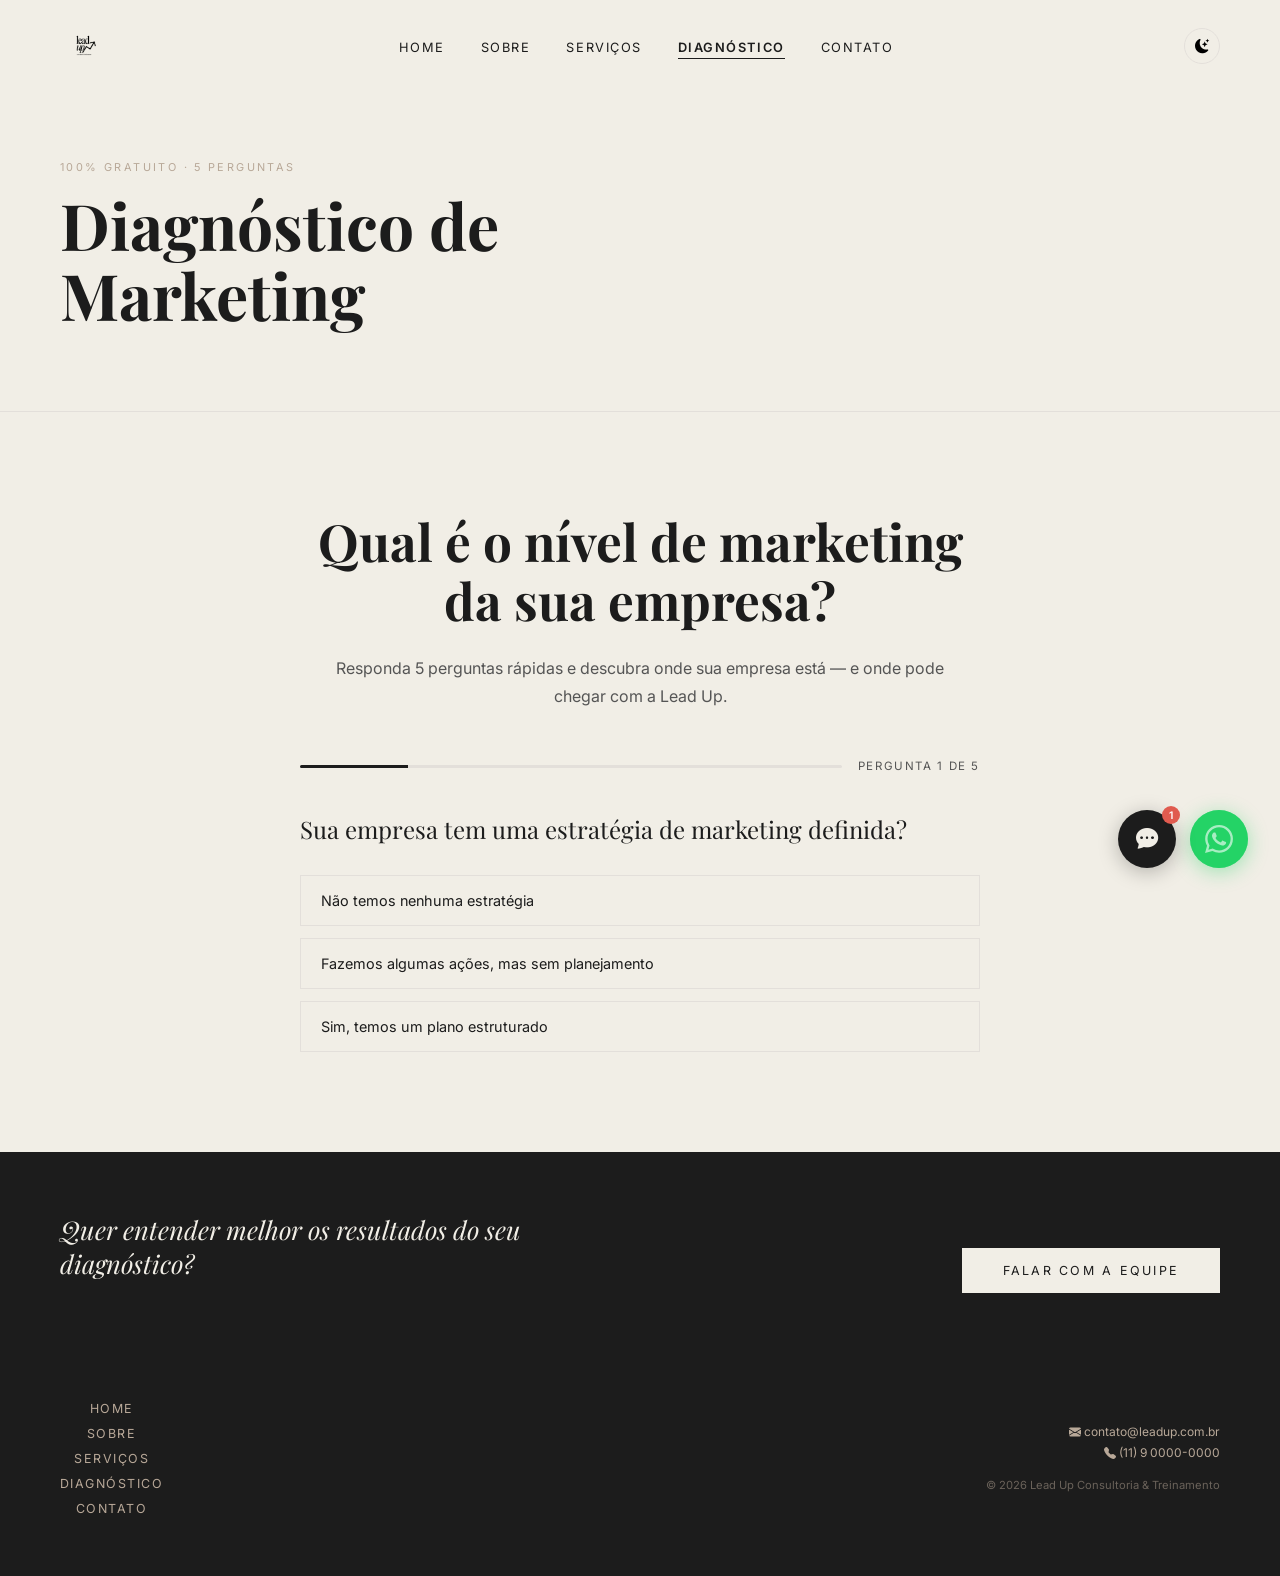
==== diagnostico.html @ b9bf4597 "Initial commit: Lead Up marketing site Static multi-page site with services packages, virtual assist" ====
﻿<!DOCTYPE html>
<html lang="pt-BR">
<head>
  <meta charset="UTF-8" />
  <meta name="viewport" content="width=device-width, initial-scale=1.0" />
  <title>Diagnóstico Gratuito — Lead Up</title>
  <link rel="preconnect" href="https://fonts.googleapis.com" />
  <link href="https://fonts.googleapis.com/css2?family=Playfair+Display:ital,wght@0,400;0,700;0,900;1,400&family=Inter:wght@300;400;500;600&display=swap" rel="stylesheet" />
    <link rel="icon" type="image/png" sizes="32x32" href="assets/favicons/favicon-32.png" />
  <link rel="icon" type="image/png" sizes="16x16" href="assets/favicons/favicon-16.png" />
  <link rel="apple-touch-icon" sizes="180x180" href="assets/favicons/favicon-180.png" /><link rel="stylesheet" href="assets/css/styles.css" />
  <link rel="stylesheet" href="https://cdn.jsdelivr.net/npm/bootstrap-icons@1.11.3/font/bootstrap-icons.min.css" />
</head>
<body>

  <div id="loader"><img src="assets/img/logo-transparent.png" alt="Lead Up" class="loader-logo" /></div>
  <div id="readProgress"></div>

  <nav id="navbar">
    <div class="nav-logo"><a href="index.html"><img src="assets/img/logo-transparent.png" alt="Lead Up" /></a></div>
    <ul class="nav-links">
      <li><a href="index.html">Home</a></li>
      <li><a href="sobre.html">Sobre</a></li>
      <li><a href="servicos.html">Serviços</a></li>
      <li><a href="diagnostico.html">Diagnóstico</a></li>
      <li><a href="contato.html">Contato</a></li>
    </ul>
    <div class="nav-actions">
      <button id="themeToggle" class="theme-toggle" title="Modo escuro"><span class="theme-icon"><i class="bi bi-moon-stars-fill"></i></span></button>
      <button id="navHamburger" class="nav-hamburger" aria-label="Menu"><span></span><span></span><span></span></button>
    </div>
  </nav>

  <div id="navMobile" class="nav-mobile">
    <button id="navMobileClose" class="nav-mobile-close"><i class="bi bi-x-lg"></i></button>
    <ul>
      <li><a href="index.html" class="mobile-link">Home</a></li>
      <li><a href="sobre.html" class="mobile-link">Sobre</a></li>
      <li><a href="servicos.html" class="mobile-link">Serviços</a></li>
      <li><a href="diagnostico.html" class="mobile-link">Diagnóstico</a></li>
      <li><a href="contato.html" class="mobile-link">Contato</a></li>
    </ul>
  </div>
  <div id="navOverlay" class="nav-overlay"></div>

  <!-- PAGE HEADER -->
  <div class="page-header">
    <div class="page-header-content reveal">
      <p class="section-label">100% gratuito · 5 perguntas</p>
      <h1 class="page-header-title">Diagnóstico de Marketing</h1>
    </div>
  </div>

  <!-- QUIZ -->
  <section id="quiz" style="background:var(--cream)">
    <div class="reveal" style="text-align:center">
      <h2 class="section-title">Qual é o nível de marketing<br>da sua empresa?</h2>
      <p class="section-text" style="margin:0 auto 48px">Responda 5 perguntas rápidas e descubra onde sua empresa está — e onde pode chegar com a Lead Up.</p>
    </div>

    <div class="quiz-container reveal" style="transition-delay:.2s">
      <div class="quiz-progress-wrap">
        <div class="quiz-progress-bar"><div class="quiz-progress-fill" id="quizFill"></div></div>
        <span class="quiz-progress-label" id="quizLabel">Pergunta 1 de 5</span>
      </div>

      <div id="quizQuestions">
        <div class="quiz-question active" data-q="0">
          <p class="quiz-q-text">Sua empresa tem uma estratégia de marketing definida?</p>
          <div class="quiz-options">
            <button class="quiz-opt" data-val="0">Não temos nenhuma estratégia</button>
            <button class="quiz-opt" data-val="1">Fazemos algumas ações, mas sem planejamento</button>
            <button class="quiz-opt" data-val="2">Sim, temos um plano estruturado</button>
          </div>
        </div>
        <div class="quiz-question" data-q="1">
          <p class="quiz-q-text">Como é a presença digital da sua empresa?</p>
          <div class="quiz-options">
            <button class="quiz-opt" data-val="0">Não temos redes sociais ativas</button>
            <button class="quiz-opt" data-val="1">Postamos às vezes, sem frequência</button>
            <button class="quiz-opt" data-val="2">Temos presença consistente e engajamento</button>
          </div>
        </div>
        <div class="quiz-question" data-q="2">
          <p class="quiz-q-text">Sua equipe sabe usar ferramentas de marketing digital?</p>
          <div class="quiz-options">
            <button class="quiz-opt" data-val="0">Ninguém tem essa habilidade</button>
            <button class="quiz-opt" data-val="1">Algumas pessoas sabem o básico</button>
            <button class="quiz-opt" data-val="2">A equipe é capacitada e autônoma</button>
          </div>
        </div>
        <div class="quiz-question" data-q="3">
          <p class="quiz-q-text">Você acompanha métricas e resultados das suas ações de marketing?</p>
          <div class="quiz-options">
            <button class="quiz-opt" data-val="0">Não medimos nada</button>
            <button class="quiz-opt" data-val="1">Olhamos alguns números eventualmente</button>
            <button class="quiz-opt" data-val="2">Temos relatórios e tomamos decisões por dados</button>
          </div>
        </div>
        <div class="quiz-question" data-q="4">
          <p class="quiz-q-text">Como você avalia a divulgação do seu negócio hoje?</p>
          <div class="quiz-options">
            <button class="quiz-opt" data-val="0">Dependemos só de indicações</button>
            <button class="quiz-opt" data-val="1">Tentamos divulgar, mas sem muito resultado</button>
            <button class="quiz-opt" data-val="2">Nossa divulgação atrai clientes regularmente</button>
          </div>
        </div>
      </div>

      <div id="quizResult" class="quiz-result hidden">
        <div class="quiz-result-icon" id="quizResultIcon"></div>
        <h3 class="quiz-result-title" id="quizResultTitle"></h3>
        <p class="quiz-result-text" id="quizResultText"></p>
        <a href="contato.html" class="hero-cta hero-cta-primary" style="margin-top:32px; display:inline-block">Quero uma consultoria gratuita</a>
        <button class="quiz-restart" id="quizRestart">Refazer diagnóstico</button>
      </div>
    </div>
  </section>

  <!-- CTA STRIP -->
  <div class="cta-strip">
    <p>Quer entender melhor os resultados do seu diagnóstico?</p>
    <a href="contato.html" class="hero-cta hero-cta-primary">Falar com a equipe</a>
  </div>

  <footer>
    <div class="footer-links"><a href="index.html">Home</a><a href="sobre.html">Sobre</a><a href="servicos.html">Serviços</a><a href="diagnostico.html">Diagnóstico</a><a href="contato.html">Contato</a></div>
    <div class="footer-contact"><p><i class="bi bi-envelope-fill"></i> contato@leadup.com.br</p><p><i class="bi bi-telephone-fill"></i> (11) 9 0000-0000</p><p style="margin-top:12px; opacity:.5; font-size:.7rem">© 2026 Lead Up Consultoria &amp; Treinamento</p></div>
  </footer>

  <a class="whatsapp-btn" href="https://wa.me/5511900000000" target="_blank" title="WhatsApp">
    <svg viewBox="0 0 24 24" fill="currentColor" width="28" height="28"><path d="M17.472 14.382c-.297-.149-1.758-.867-2.03-.967-.273-.099-.471-.148-.67.15-.197.297-.767.966-.94 1.164-.173.199-.347.223-.644.075-.297-.15-1.255-.463-2.39-1.475-.883-.788-1.48-1.761-1.653-2.059-.173-.297-.018-.458.13-.606.134-.133.298-.347.446-.52.149-.174.198-.298.298-.497.099-.198.05-.371-.025-.52-.075-.149-.669-1.612-.916-2.207-.242-.579-.487-.5-.669-.51-.173-.008-.371-.01-.57-.01-.198 0-.52.074-.792.372-.272.297-1.04 1.016-1.04 2.479 0 1.462 1.065 2.875 1.213 3.074.149.198 2.096 3.2 5.077 4.487.709.306 1.262.489 1.694.625.712.227 1.36.195 1.871.118.571-.085 1.758-.719 2.006-1.413.248-.694.248-1.289.173-1.413-.074-.124-.272-.198-.57-.347m-5.421 7.403h-.004a9.87 9.87 0 01-5.031-1.378l-.361-.214-3.741.982.998-3.648-.235-.374a9.86 9.86 0 01-1.51-5.26c.001-5.45 4.436-9.884 9.888-9.884 2.64 0 5.122 1.03 6.988 2.898a9.825 9.825 0 012.893 6.994c-.003 5.45-4.437 9.884-9.885 9.884m8.413-18.297A11.815 11.815 0 0012.05 0C5.495 0 .16 5.335.157 11.892c0 2.096.547 4.142 1.588 5.945L.057 24l6.305-1.654a11.882 11.882 0 005.683 1.448h.005c6.554 0 11.89-5.335 11.893-11.893a11.821 11.821 0 00-3.48-8.413z"/></svg>
    <span class="whatsapp-pulse"></span>
  </a>

  <script src="assets/js/script.js"></script>
  <script src="assets/js/chatbot.js"></script>
</body>
</html>
---- assets/css/styles.css ----
/* dark mode placeholder — real block comes after :root */

/* ── RESET & BASE ── */
*, *::before, *::after { box-sizing: border-box; margin: 0; padding: 0; }

:root {
  --cream:   #F1EEE6;
  --cream2:  #E3DFDA;
  --black:   #1C1C1C;
  --gray:    #555555;
  --light:   #F1EEE6;
  --accent:  #B8A898;
}

html { scroll-behavior: smooth; }

/* ── DARK MODE — deve vir DEPOIS de :root para sobrescrever ── */
html[data-theme="dark"] {
  --cream:  #1A1714;
  --cream2: #2A2520;
  --black:  #EDE9E2;
  --gray:   #9A9490;
  --light:  #1A1714;
  --accent: #7A6A5A;
}
html[data-theme="dark"] #diferencial,
html[data-theme="dark"] #sustentabilidade,
html[data-theme="dark"] footer { background: #0C0A08; }
html[data-theme="dark"] #diferencial,
html[data-theme="dark"] #diferencial .section-title,
html[data-theme="dark"] #diferencial .dif-item h3 { color: #EDE9E2; }
html[data-theme="dark"] #diferencial .section-label,
html[data-theme="dark"] #diferencial .section-text,
html[data-theme="dark"] #diferencial .dif-item p { color: #9A9490; }
html[data-theme="dark"] .loader-logo { filter: invert(1); }
html[data-theme="dark"] footer img { filter: invert(1); opacity: .7; }
html[data-theme="dark"] .whatsapp-btn { box-shadow: 0 4px 20px rgba(37,211,102,.25); }
html[data-theme="dark"] .membro-avatar { background: var(--cream2); color: var(--black); }
html[data-theme="dark"] nav.scrolled {
  background: rgba(20, 17, 14, 0.95);
  box-shadow: 0 1px 20px rgba(0,0,0,.4);
}
/* Logo: inverte para branco no modo escuro e no footer (fundo escuro) */
html[data-theme="dark"] .nav-logo img,
html[data-theme="dark"] .hero-logo,
html[data-theme="dark"] .loader-logo,
html[data-theme="dark"] .nav-mobile img { filter: invert(1); }

body {
  font-family: 'Inter', sans-serif;
  background: var(--light);
  color: var(--black);
  overflow-x: hidden;
}

/* ── LOADING SCREEN ── */
#loader {
  position: fixed;
  inset: 0;
  background: var(--cream);
  z-index: 9999;
  display: flex;
  align-items: center;
  justify-content: center;
  transition: opacity .7s ease, visibility .7s ease;
}
#loader.hidden { opacity: 0; visibility: hidden; pointer-events: none; }
.loader-logo {
  width: 200px;
  animation: loaderPop .9s ease both;
}
@keyframes loaderPop {
  0%   { opacity: 0; transform: scale(.85); }
  60%  { opacity: 1; transform: scale(1.04); }
  100% { opacity: 1; transform: scale(1); }
}

/* ── PROGRESS BAR ── */
#readProgress {
  position: fixed;
  top: 0; left: 0;
  height: 2px;
  width: 0%;
  background: var(--black);
  z-index: 300;
  transition: width .1s linear;
}

/* ── NAVBAR ── */
nav {
  position: fixed;
  top: 0; left: 0; right: 0;
  z-index: 100;
  padding: 20px 60px;
  display: flex;
  align-items: center;
  justify-content: space-between;
  transition: all .4s ease;
}
nav.scrolled {
  background: rgba(240,237,230,.95);
  backdrop-filter: blur(12px);
  padding: 14px 60px;
  box-shadow: 0 1px 20px rgba(0,0,0,.08);
}
.nav-logo img { height: 48px; }
.nav-links { display: flex; gap: 36px; list-style: none; }
.nav-links a {
  text-decoration: none;
  font-size: .8rem;
  letter-spacing: .12em;
  text-transform: uppercase;
  color: var(--black);
  position: relative;
  padding-bottom: 4px;
}
.nav-links a::after {
  content: '';
  position: absolute;
  bottom: 0; left: 0;
  width: 0; height: 1px;
  background: var(--black);
  transition: width .3s ease;
}
.nav-links a:hover::after { width: 100%; }

/* ── THEME TOGGLE + HAMBURGER ── */
.nav-actions { display: flex; align-items: center; gap: 12px; }
.theme-toggle {
  background: none;
  border: 1.5px solid var(--cream2);
  width: 36px; height: 36px;
  border-radius: 50%;
  cursor: pointer;
  font-size: .9rem;
  display: flex; align-items: center; justify-content: center;
  transition: border-color .3s, background .3s;
}
.theme-toggle:hover { background: var(--cream2); }
.nav-hamburger {
  display: none;
  flex-direction: column;
  justify-content: space-between;
  width: 26px; height: 18px;
  background: none;
  border: none;
  cursor: pointer;
  padding: 0;
}
.nav-hamburger span {
  display: block;
  height: 1.5px;
  background: var(--black);
  transition: all .3s ease;
}

/* ── MOBILE MENU ── */
.nav-mobile {
  position: fixed;
  top: 0; right: 0;
  width: min(320px, 85vw);
  height: 100vh;
  background: var(--light);
  z-index: 500;
  padding: 64px 40px 40px;
  transform: translateX(100%);
  transition: transform .4s cubic-bezier(.16,1,.3,1);
  display: flex;
  flex-direction: column;
}
.nav-mobile.open { transform: translateX(0); }
.nav-mobile ul { list-style: none; display: flex; flex-direction: column; gap: 8px; margin-top: 16px; }
.nav-mobile ul li a {
  display: block;
  text-decoration: none;
  font-family: 'Playfair Display', serif;
  font-size: 1.5rem;
  color: var(--black);
  padding: 10px 0;
  border-bottom: 1px solid var(--cream2);
  transition: color .2s;
}
.nav-mobile ul li a:hover { color: var(--accent); }
.nav-mobile-close {
  position: absolute;
  top: 20px; right: 20px;
  background: none;
  border: none;
  font-size: 1.3rem;
  cursor: pointer;
  color: var(--gray);
}
.nav-overlay {
  position: fixed;
  inset: 0;
  background: rgba(0,0,0,.4);
  z-index: 499;
  opacity: 0;
  visibility: hidden;
  transition: opacity .4s, visibility .4s;
}
.nav-overlay.open { opacity: 1; visibility: visible; }

/* ── HERO ── */
#hero {
  height: 100vh;
  background: var(--cream);
  display: flex;
  flex-direction: column;
  align-items: center;
  justify-content: center;
  text-align: center;
  position: relative;
  overflow: hidden;
}
.hero-bg-text {
  position: absolute;
  font-family: 'Playfair Display', serif;
  font-size: clamp(80px, 18vw, 220px);
  font-weight: 900;
  color: rgba(0,0,0,.04);
  user-select: none;
  letter-spacing: -.02em;
  white-space: nowrap;
}
.hero-content { position: relative; z-index: 2; }
.hero-logo {
  width: clamp(160px, 22vw, 280px);
  margin-bottom: 40px;
  animation: fadeDown .9s ease both;
}
.hero-tagline {
  font-family: 'Playfair Display', serif;
  font-size: clamp(1.1rem, 2.8vw, 2rem);
  font-style: italic;
  color: var(--black);
  max-width: 640px;
  line-height: 1.5;
  animation: fadeUp 1s .3s ease both;
}
.hero-sub {
  margin-top: 16px;
  font-size: .85rem;
  letter-spacing: .16em;
  text-transform: uppercase;
  color: var(--gray);
  animation: fadeUp 1s .5s ease both;
}
.hero-cta {
  margin-top: 48px;
  display: inline-block;
  padding: 14px 40px;
  border: 1.5px solid var(--black);
  text-decoration: none;
  font-size: .78rem;
  letter-spacing: .18em;
  text-transform: uppercase;
  color: var(--black);
  transition: all .3s;
  animation: fadeUp 1s .7s ease both;
}
.hero-cta:hover { background: var(--black); color: var(--cream); }

.scroll-indicator {
  position: absolute;
  bottom: 36px;
  display: flex;
  flex-direction: column;
  align-items: center;
  gap: 8px;
  animation: pulse 2s infinite;
}
.scroll-indicator span {
  font-size: .65rem;
  letter-spacing: .2em;
  text-transform: uppercase;
  color: var(--gray);
}
.scroll-line {
  width: 1px;
  height: 40px;
  background: linear-gradient(to bottom, var(--black), transparent);
}

/* ── SECTIONS COMMON ── */
section { padding: 100px 60px; }
.section-label {
  font-size: .68rem;
  letter-spacing: .22em;
  text-transform: uppercase;
  color: var(--accent);
  margin-bottom: 16px;
}
.section-title {
  font-family: 'Playfair Display', serif;
  font-size: clamp(2rem, 4vw, 3.2rem);
  line-height: 1.15;
  margin-bottom: 24px;
}
.section-text {
  font-size: 1rem;
  color: var(--gray);
  line-height: 1.8;
  max-width: 620px;
}
.reveal {
  opacity: 0;
  transform: translateY(36px);
  transition: opacity .7s ease, transform .7s ease;
}
.reveal.visible { opacity: 1; transform: none; }

/* ── PAGE HEADER (páginas internas) ── */
.page-header {
  background: var(--cream);
  padding: 160px 60px 80px;
  border-bottom: 1px solid var(--cream2);
}
.page-header-content { max-width: 700px; }
.page-header-title {
  font-family: 'Playfair Display', serif;
  font-size: clamp(2.4rem, 5vw, 4rem);
  line-height: 1.1;
  margin-top: 12px;
}

/* ── NAV ACTIVE LINK ── */
.nav-links a.nav-active::after { width: 100%; }
.nav-links a.nav-active { font-weight: 600; }

/* ── HERO CTAs ── */
.hero-ctas { display: flex; gap: 16px; justify-content: center; flex-wrap: wrap; margin-top: 48px; animation: fadeUp 1s .7s ease both; }
.hero-cta-primary {
  background: var(--black);
  color: var(--cream) !important;
  border-color: var(--black);
}
.hero-cta-primary:hover { opacity: .85; background: var(--black); }
.hero-cta-secondary { background: transparent; }

/* ── BENEFITS BAR ── */
.benefits-bar {
  background: var(--black);
  color: var(--cream);
  display: flex;
  align-items: center;
  justify-content: center;
  flex-wrap: wrap;
  gap: 0;
  padding: 20px 60px;
}
.benefit-item {
  display: flex;
  align-items: center;
  gap: 10px;
  padding: 8px 32px;
  font-size: .82rem;
  letter-spacing: .04em;
}
.benefit-icon { font-size: 1rem; }
.benefit-sep { width: 1px; height: 24px; background: rgba(255,255,255,.15); }

/* ── PARA QUEM É ── */
#para-quem { background: var(--cream); }
.pq-grid {
  display: grid;
  grid-template-columns: repeat(3, 1fr);
  gap: 20px;
  margin-top: 48px;
}
.pq-card {
  background: var(--light);
  border: 1px solid var(--cream2);
  padding: 28px 24px;
  display: flex;
  align-items: flex-start;
  gap: 16px;
  transition: transform .3s, box-shadow .3s;
}
.pq-card:hover { transform: translateY(-4px); box-shadow: 0 12px 28px rgba(0,0,0,.07); }
.pq-icon { font-size: 1.6rem; flex-shrink: 0; }
.pq-card p { font-size: .88rem; color: var(--gray); line-height: 1.6; }
.pq-card strong { color: var(--black); }

/* ── CTA STRIP ── */
.cta-strip {
  background: var(--black);
  color: var(--cream);
  padding: 48px 60px;
  display: flex;
  align-items: center;
  justify-content: space-between;
  gap: 32px;
  flex-wrap: wrap;
}
.cta-strip p {
  font-family: 'Playfair Display', serif;
  font-size: clamp(1.1rem, 2.5vw, 1.6rem);
  font-style: italic;
  max-width: 500px;
}
.cta-strip .hero-cta-primary { border-color: var(--cream); background: var(--cream); color: var(--black) !important; white-space: nowrap; }
.cta-strip .hero-cta-primary:hover { background: transparent; color: var(--cream) !important; }

/* ── CTA INLINE ── */
.cta-inline {
  display: inline-block;
  margin-top: 28px;
  font-size: .82rem;
  letter-spacing: .14em;
  text-transform: uppercase;
  text-decoration: none;
  color: var(--black);
  border-bottom: 1px solid var(--black);
  padding-bottom: 2px;
  transition: opacity .2s;
}
.cta-inline:hover { opacity: .6; }

/* ── DEPOIMENTOS ── */
#depoimentos { background: var(--light); }
.dep-grid {
  display: grid;
  grid-template-columns: repeat(3, 1fr);
  gap: 28px;
  margin-top: 56px;
}
.dep-card {
  background: var(--cream);
  border: 1px solid var(--cream2);
  padding: 36px 28px;
  display: flex;
  flex-direction: column;
  gap: 16px;
  transition: transform .3s, box-shadow .3s;
}
.dep-card:hover { transform: translateY(-4px); box-shadow: 0 16px 40px rgba(0,0,0,.07); }
.dep-stars { color: #C8A96E; font-size: 1rem; letter-spacing: 2px; }
.dep-text {
  font-family: 'Playfair Display', serif;
  font-style: italic;
  font-size: .95rem;
  line-height: 1.7;
  color: var(--black);
  flex: 1;
}
.dep-author { display: flex; align-items: center; gap: 12px; margin-top: 8px; }
.dep-avatar {
  width: 44px; height: 44px;
  border-radius: 50%;
  background: var(--black);
  color: var(--cream);
  display: flex; align-items: center; justify-content: center;
  font-family: 'Playfair Display', serif;
  font-size: .85rem;
  flex-shrink: 0;
}
.dep-author strong { display: block; font-size: .88rem; }
.dep-author span { font-size: .75rem; color: var(--accent); }

/* ── CONTATO GARANTIA ── */
.contato-garantia {
  font-size: .78rem;
  color: var(--accent);
  letter-spacing: .06em;
  margin-bottom: 48px;
}

/* ── FOOTER ── */
footer {
  background: var(--black);
  color: var(--cream);
  padding: 60px;
  display: grid;
  grid-template-columns: 1fr auto 1fr;
  align-items: center;
  gap: 40px;
}
footer img { height: 40px; filter: invert(1); opacity: .8; }
.footer-brand { display: flex; flex-direction: column; gap: 12px; }
.footer-slogan { font-family: 'Playfair Display', serif; font-style: italic; font-size: .85rem; color: var(--accent); max-width: 180px; line-height: 1.5; }
.footer-links { display: flex; flex-direction: column; align-items: center; gap: 10px; }
.footer-links a { text-decoration: none; font-size: .78rem; letter-spacing: .12em; text-transform: uppercase; color: var(--accent); transition: color .2s; }
.footer-links a:hover { color: var(--cream); }
.footer-contact { text-align: right; font-size: .82rem; color: var(--accent); display: flex; flex-direction: column; gap: 6px; }

/* ── MARKETING EVOLUTION TIMELINE ── */
#marketing-evo { background: var(--cream); overflow: hidden; }
.evo-timeline {
  display: flex;
  gap: 0;
  overflow-x: auto;
  padding-bottom: 20px;
  scroll-snap-type: x mandatory;
  -webkit-overflow-scrolling: touch;
  cursor: grab;
}
.evo-timeline:active { cursor: grabbing; }
.evo-timeline::-webkit-scrollbar { height: 3px; }
.evo-timeline::-webkit-scrollbar-track { background: var(--cream2); }
.evo-timeline::-webkit-scrollbar-thumb { background: var(--black); }
.evo-item {
  flex: 0 0 clamp(220px, 28vw, 300px);
  scroll-snap-align: start;
  display: flex;
  flex-direction: column;
  align-items: center;
  padding: 0 16px;
  position: relative;
}
.evo-item::before {
  content: '';
  position: absolute;
  top: 10px;
  left: 50%; right: -50%;
  height: 1px;
  background: var(--cream2);
  z-index: 0;
}
.evo-item:last-child::before { display: none; }
.evo-dot {
  width: 20px; height: 20px;
  border-radius: 50%;
  border: 2px solid var(--cream2);
  background: var(--cream);
  margin-bottom: 24px;
  position: relative;
  z-index: 1;
  transition: all .3s;
}
.evo-leadup .evo-dot {
  background: var(--black);
  border-color: var(--black);
  width: 26px; height: 26px;
}
.evo-card {
  background: var(--light);
  border: 1px solid var(--cream2);
  padding: 24px 20px;
  width: 100%;
  transition: transform .3s, box-shadow .3s;
  cursor: pointer;
}
.evo-item:hover .evo-dot { background: var(--black); border-color: var(--black); }
.evo-item:hover .evo-card { transform: translateY(-4px); box-shadow: 0 12px 32px rgba(0,0,0,.08); }
.evo-version {
  font-family: 'Playfair Display', serif;
  font-size: 2rem;
  font-weight: 900;
  opacity: .15;
  display: block;
  margin-bottom: 8px;
}
.evo-leadup .evo-version { opacity: .8; }
.evo-title {
  font-family: 'Playfair Display', serif;
  font-size: 1rem;
  margin-bottom: 4px;
}
.evo-era { font-size: .7rem; letter-spacing: .12em; text-transform: uppercase; color: var(--accent); margin-bottom: 12px; }
.evo-desc { font-size: .8rem; color: var(--gray); line-height: 1.6; }
.evo-leadup .evo-card { border-color: var(--black); background: var(--black); }
.evo-leadup .evo-title,
.evo-leadup .evo-desc { color: var(--cream); }
.evo-leadup .evo-era { color: var(--accent); }

/* ── SOBRE ── */
#sobre {
  background: var(--light);
  display: grid;
  grid-template-columns: 1fr 1fr;
  gap: 80px;
  align-items: center;
}
.sobre-quote {
  font-family: 'Playfair Display', serif;
  font-size: clamp(1.4rem, 3vw, 2.2rem);
  font-style: italic;
  line-height: 1.4;
  position: relative;
  padding-left: 28px;
}
.sobre-quote::before {
  content: '';
  position: absolute;
  left: 0; top: 8px;
  width: 3px; height: calc(100% - 16px);
  background: var(--black);
}

/* ── PROCESSO ── */
#processo { background: var(--cream); }
.processo-steps {
  display: flex;
  gap: 0;
  margin-top: 60px;
  position: relative;
}
.processo-steps::before {
  content: '';
  position: absolute;
  top: 28px; left: 28px; right: 28px;
  height: 1px;
  background: var(--black);
}
.step {
  flex: 1;
  display: flex;
  flex-direction: column;
  align-items: center;
  text-align: center;
  padding: 0 16px;
}
.step-num {
  width: 56px; height: 56px;
  border-radius: 50%;
  background: var(--black);
  color: var(--cream);
  display: flex; align-items: center; justify-content: center;
  font-family: 'Playfair Display', serif;
  font-size: 1.1rem;
  margin-bottom: 20px;
  position: relative;
  z-index: 2;
  transition: transform .3s;
}
.step:hover .step-num { transform: scale(1.15); }
.step-title {
  font-family: 'Playfair Display', serif;
  font-size: 1rem;
  margin-bottom: 8px;
}
.step-desc { font-size: .82rem; color: var(--gray); line-height: 1.6; }

/* ── MVV ── */
#mvv { background: var(--light); }
.mvv-grid {
  display: grid;
  grid-template-columns: repeat(3, 1fr);
  gap: 32px;
  margin-top: 60px;
}
.mvv-card {
  padding: 40px 32px;
  border: 1px solid var(--cream2);
  background: var(--cream);
  position: relative;
  overflow: hidden;
  transition: transform .3s, box-shadow .3s;
}
.mvv-card::before {
  content: '';
  position: absolute;
  bottom: 0; left: 0;
  width: 100%; height: 3px;
  background: var(--black);
  transform: scaleX(0);
  transform-origin: left;
  transition: transform .4s ease;
}
.mvv-card:hover { transform: translateY(-6px); box-shadow: 0 20px 50px rgba(0,0,0,.08); }
.mvv-card:hover::before { transform: scaleX(1); }
.mvv-icon { font-size: 2rem; margin-bottom: 20px; }
.mvv-card h3 {
  font-family: 'Playfair Display', serif;
  font-size: 1.4rem;
  margin-bottom: 16px;
}
.mvv-card p { font-size: .88rem; color: var(--gray); line-height: 1.7; }
.values-list { list-style: none; }
.values-list li {
  font-size: .88rem;
  color: var(--gray);
  padding: 6px 0;
  border-bottom: 1px solid var(--cream2);
  display: flex;
  align-items: center;
  gap: 10px;
}
.values-list li::before { content: '→'; font-size: .7rem; }

/* ── DIFERENCIAL ── */
#diferencial { background: var(--black); color: var(--cream); }
#diferencial .section-label { color: var(--accent); }
#diferencial .section-title { color: var(--cream); }
#diferencial .section-text { color: var(--accent); }
.dif-grid {
  display: grid;
  grid-template-columns: repeat(2, 1fr);
  gap: 2px;
  margin-top: 60px;
}
.dif-item {
  padding: 40px;
  border: 1px solid rgba(255,255,255,.08);
  transition: background .3s;
}
.dif-item:hover { background: rgba(255,255,255,.04); }
.dif-item h3 {
  font-family: 'Playfair Display', serif;
  font-size: 1.2rem;
  margin-bottom: 12px;
  color: var(--cream);
}
.dif-item p { font-size: .85rem; color: var(--accent); line-height: 1.7; }
.dif-num {
  font-family: 'Playfair Display', serif;
  font-size: 3rem;
  font-weight: 900;
  opacity: .12;
  margin-bottom: 12px;
}

/* ── SERVIÇOS ── */
#servicos { background: var(--cream); }
.servico-card {
  max-width: 800px;
  margin: 60px auto 0;
  border: 1px solid var(--black);
  padding: 60px;
}
.servico-price {
  font-family: 'Playfair Display', serif;
  font-size: clamp(2.5rem, 5vw, 4rem);
  margin-bottom: 8px;
}
.servico-desc {
  font-size: .88rem;
  color: var(--gray);
  margin-bottom: 40px;
}
.servico-itens {
  display: grid;
  grid-template-columns: repeat(2, 1fr);
  gap: 16px;
}
.servico-item {
  display: flex;
  align-items: flex-start;
  gap: 12px;
  padding: 16px;
  background: var(--light);
}
.servico-item-num {
  font-family: 'Playfair Display', serif;
  font-size: 1.5rem;
  font-weight: 700;
  min-width: 32px;
  color: var(--accent);
}
.servico-item-text h4 { font-size: .88rem; margin-bottom: 4px; }
.servico-item-text p { font-size: .78rem; color: var(--gray); }

/* ── PACOTES ── */
.pacotes-intro { margin: 0 auto; }
.pacotes-group-label { text-align: center; margin: 56px 0 32px; }
.pacotes-grid {
  display: grid;
  grid-template-columns: repeat(4, 1fr);
  gap: 24px;
}
.pacotes-grid-3 { grid-template-columns: repeat(3, 1fr); }
.pacote-card {
  position: relative;
  display: flex;
  flex-direction: column;
  border: 1px solid var(--cream2);
  background: var(--light);
  padding: 32px 28px;
  transition: transform .3s, box-shadow .3s;
}
.pacote-card:hover { transform: translateY(-6px); box-shadow: 0 16px 40px rgba(0,0,0,.08); }
.pacote-card.featured { border: 2px solid var(--black); }
.pacote-badge {
  position: absolute;
  top: -13px; right: 24px;
  background: var(--black);
  color: var(--cream);
  font-size: .65rem;
  letter-spacing: .14em;
  text-transform: uppercase;
  padding: 6px 14px;
}
.pacote-tag { font-size: .68rem; letter-spacing: .18em; text-transform: uppercase; color: var(--accent); margin-bottom: 12px; }
.pacote-name { font-family: 'Playfair Display', serif; font-size: 1.15rem; line-height: 1.3; margin-bottom: 16px; min-height: 2.6em; }
.pacote-price { font-family: 'Playfair Display', serif; font-size: clamp(1.8rem, 3vw, 2.4rem); }
.pacote-period { font-size: .72rem; color: var(--gray); margin-bottom: 16px; }
.pacote-desc { font-size: .82rem; color: var(--gray); line-height: 1.6; margin-bottom: 24px; }
.pacote-checklist { list-style: none; display: flex; flex-direction: column; gap: 10px; margin-bottom: 28px; flex-grow: 1; }
.pacote-checklist li { display: flex; align-items: center; gap: 10px; font-size: .78rem; }
.pacote-checklist li.on { color: var(--black); }
.pacote-checklist li.off { color: var(--gray); opacity: .45; }
.pacote-cta {
  display: block;
  text-align: center;
  padding: 12px 0;
  border: 1.5px solid var(--black);
  font-size: .72rem;
  letter-spacing: .16em;
  text-transform: uppercase;
  color: var(--black);
  text-decoration: none;
  transition: all .3s;
}
.pacote-cta:hover { background: var(--black); color: var(--cream); }
.pacote-card.featured .pacote-cta { background: var(--black); color: var(--cream); }
.pacote-card.featured .pacote-cta:hover { opacity: .85; }

/* ── COMO FUNCIONA ── */
.funciona-grid {
  display: grid;
  grid-template-columns: repeat(3, 1fr);
  gap: 28px;
  margin-top: 56px;
}
.funciona-card {
  background: var(--cream);
  border: 1px solid var(--cream2);
  padding: 36px 28px;
  display: flex;
  flex-direction: column;
  gap: 16px;
}
.funciona-perfil { font-size: .68rem; letter-spacing: .18em; text-transform: uppercase; color: var(--accent); }
.funciona-pacote { font-family: 'Playfair Display', serif; font-size: 1.1rem; }
.funciona-steps { list-style: none; display: flex; flex-direction: column; gap: 10px; }
.funciona-steps li { font-size: .82rem; color: var(--gray); line-height: 1.6; }
.funciona-steps li b { color: var(--black); display: block; }
.funciona-resultado { font-size: .82rem; font-style: italic; padding-top: 12px; border-top: 1px solid var(--cream2); }

/* ── CRONOGRAMA ── */
.crono-timeline {
  display: flex;
  gap: 0;
  overflow-x: auto;
  padding-bottom: 20px;
  margin-top: 56px;
  scroll-snap-type: x mandatory;
  -webkit-overflow-scrolling: touch;
}
.crono-timeline::-webkit-scrollbar { height: 3px; }
.crono-timeline::-webkit-scrollbar-track { background: var(--cream2); }
.crono-timeline::-webkit-scrollbar-thumb { background: var(--black); }
.crono-item {
  flex: 0 0 clamp(220px, 22vw, 280px);
  scroll-snap-align: start;
  display: flex;
  flex-direction: column;
  align-items: center;
  padding: 0 16px;
  position: relative;
}
.crono-item::before {
  content: '';
  position: absolute;
  top: 10px; left: 50%; right: -50%;
  height: 1px;
  background: var(--cream2);
  z-index: 0;
}
.crono-item:last-child::before { display: none; }
.crono-dot {
  width: 20px; height: 20px;
  border-radius: 50%;
  border: 2px solid var(--cream2);
  background: var(--light);
  margin-bottom: 24px;
  position: relative;
  z-index: 1;
}
.crono-card {
  background: var(--light);
  border: 1px solid var(--cream2);
  padding: 24px 20px;
  width: 100%;
}
.crono-period { font-family: 'Playfair Display', serif; font-size: 1.2rem; font-weight: 700; display: block; margin-bottom: 8px; }
.crono-title { font-family: 'Playfair Display', serif; font-size: 1rem; margin-bottom: 8px; }
.crono-desc { font-size: .8rem; color: var(--gray); line-height: 1.6; }
.crono-note { text-align: center; margin-top: 32px; font-size: .85rem; color: var(--gray); }

/* ── NÚMEROS ── */
#numeros { background: var(--light); }
.numeros-grid {
  display: grid;
  grid-template-columns: repeat(4, 1fr);
  gap: 2px;
  margin-top: 60px;
}
.numero-item {
  text-align: center;
  padding: 48px 24px;
  border: 1px solid var(--cream2);
}
.numero-val {
  font-family: 'Playfair Display', serif;
  font-size: clamp(2rem, 4vw, 3.2rem);
  font-weight: 900;
  display: block;
  margin-bottom: 8px;
}
.numero-label { font-size: .75rem; letter-spacing: .14em; text-transform: uppercase; color: var(--gray); }

/* ── EQUIPE ── */
#equipe { background: var(--cream); }
.equipe-grid {
  display: grid;
  grid-template-columns: repeat(3, 1fr);
  gap: 32px;
  margin-top: 60px;
}
.membro {
  text-align: center;
  padding: 40px 24px;
  background: var(--light);
  position: relative;
  overflow: hidden;
  transition: transform .3s;
}
.membro:hover { transform: translateY(-4px); }
.membro-avatar {
  width: 72px; height: 72px;
  border-radius: 50%;
  background: var(--black);
  color: var(--cream);
  display: flex; align-items: center; justify-content: center;
  font-family: 'Playfair Display', serif;
  font-size: 1.5rem;
  margin: 0 auto 20px;
}
.membro h3 { font-family: 'Playfair Display', serif; font-size: 1rem; margin-bottom: 6px; }
.membro p { font-size: .78rem; color: var(--gray); line-height: 1.5; }

/* ── SUSTENTABILIDADE ── */
#sustentabilidade {
  background: var(--black);
  color: var(--cream);
  display: grid;
  grid-template-columns: 1fr 1fr;
  gap: 80px;
  align-items: center;
}
#sustentabilidade .section-label { color: var(--accent); }
#sustentabilidade .section-title { color: var(--cream); }
#sustentabilidade .section-text { color: var(--accent); }
.sus-items { display: flex; flex-direction: column; gap: 20px; margin-top: 40px; }
.sus-item {
  display: flex;
  align-items: center;
  gap: 16px;
  padding: 16px 20px;
  border: 1px solid rgba(255,255,255,.1);
}
.sus-item span { font-size: 1.3rem; }
.sus-item p { font-size: .85rem; color: var(--accent); }

/* ── CONCLUSÃO ── */
#conclusao {
  background: var(--cream);
  text-align: center;
  padding: 120px 60px;
}
.conclusao-quote {
  font-family: 'Playfair Display', serif;
  font-size: clamp(1.8rem, 4vw, 3.2rem);
  font-style: italic;
  max-width: 800px;
  margin: 0 auto 32px;
  line-height: 1.3;
}
.conclusao-source {
  font-size: .78rem;
  letter-spacing: .2em;
  text-transform: uppercase;
  color: var(--gray);
}
.conclusao-bullets {
  display: flex;
  justify-content: center;
  gap: 48px;
  margin-top: 64px;
  flex-wrap: wrap;
}
.conclusao-bullet {
  display: flex;
  align-items: center;
  gap: 12px;
  font-size: .85rem;
  color: var(--gray);
}
.conclusao-bullet::before {
  content: '';
  width: 6px; height: 6px;
  border-radius: 50%;
  background: var(--black);
}

/* ── FOOTER ── */
footer {
  background: var(--black);
  color: var(--cream);
  padding: 60px;
  display: flex;
  align-items: center;
  justify-content: space-between;
}
footer img { height: 40px; filter: invert(1); opacity: .8; }
footer p { font-size: .75rem; color: var(--accent); }

/* ── ANTES E DEPOIS ── */
#antes-depois { background: var(--light); }
.ad-grid {
  display: grid;
  grid-template-columns: repeat(3, 1fr);
  gap: 28px;
}
.ad-card {
  border: 1px solid var(--cream2);
  background: var(--cream);
  overflow: hidden;
}
.ad-toggle-wrap {
  display: flex;
  border-bottom: 1px solid var(--cream2);
}
.ad-btn {
  flex: 1;
  padding: 12px;
  border: none;
  background: transparent;
  font-family: 'Inter', sans-serif;
  font-size: .75rem;
  letter-spacing: .12em;
  text-transform: uppercase;
  cursor: pointer;
  color: var(--gray);
  transition: all .25s;
}
.ad-btn.active { background: var(--black); color: var(--cream); }
.ad-content { padding: 32px; min-height: 200px; position: relative; }
.ad-side { display: none; flex-direction: column; gap: 12px; }
.ad-side.active { display: flex; }
.ad-icon { font-size: 2.2rem; }
.ad-side h3 {
  font-family: 'Playfair Display', serif;
  font-size: 1.1rem;
}
.ad-side p { font-size: .85rem; color: var(--gray); line-height: 1.7; }

/* ── QUIZ ── */
#quiz { background: var(--cream); }
.quiz-container {
  max-width: 680px;
  margin: 0 auto;
}
.quiz-progress-wrap {
  display: flex;
  align-items: center;
  gap: 16px;
  margin-bottom: 40px;
}
.quiz-progress-bar {
  flex: 1;
  height: 3px;
  background: var(--cream2);
  border-radius: 2px;
  overflow: hidden;
}
.quiz-progress-fill {
  height: 100%;
  background: var(--black);
  width: 20%;
  transition: width .4s ease;
}
.quiz-progress-label {
  font-size: .72rem;
  letter-spacing: .14em;
  text-transform: uppercase;
  color: var(--gray);
  white-space: nowrap;
}
.quiz-question { display: none; }
.quiz-question.active { display: block; }
.quiz-q-text {
  font-family: 'Playfair Display', serif;
  font-size: clamp(1.1rem, 2.5vw, 1.5rem);
  margin-bottom: 28px;
  line-height: 1.4;
}
.quiz-options { display: flex; flex-direction: column; gap: 12px; }
.quiz-opt {
  padding: 16px 20px;
  border: 1.5px solid var(--cream2);
  background: var(--light);
  text-align: left;
  font-family: 'Inter', sans-serif;
  font-size: .9rem;
  cursor: pointer;
  transition: all .25s;
  color: var(--black);
}
.quiz-opt:hover { border-color: var(--black); background: var(--cream); }
.quiz-opt.selected { border-color: var(--black); background: var(--black); color: var(--cream); }
.quiz-result { text-align: center; padding: 40px 20px; }
.quiz-result-icon { font-size: 3.5rem; margin-bottom: 20px; }
.quiz-result-title {
  font-family: 'Playfair Display', serif;
  font-size: 1.8rem;
  margin-bottom: 16px;
}
.quiz-result-text { font-size: .95rem; color: var(--gray); line-height: 1.7; max-width: 500px; margin: 0 auto; }
.quiz-restart {
  display: block;
  margin: 16px auto 0;
  background: none;
  border: none;
  font-size: .78rem;
  letter-spacing: .14em;
  text-transform: uppercase;
  color: var(--gray);
  cursor: pointer;
  text-decoration: underline;
}
.hidden { display: none !important; }

/* ── FAQ ── */
#faq { background: var(--light); }
.faq-item { border-bottom: 1px solid var(--cream2); }
.faq-question {
  width: 100%;
  display: flex;
  justify-content: space-between;
  align-items: center;
  padding: 22px 0;
  background: none;
  border: none;
  text-align: left;
  cursor: pointer;
  font-family: 'Inter', sans-serif;
  font-size: .95rem;
  color: var(--black);
  gap: 16px;
}
.faq-icon {
  font-size: 1.4rem;
  font-weight: 300;
  color: var(--gray);
  transition: transform .3s ease;
  flex-shrink: 0;
}
.faq-item.open .faq-icon { transform: rotate(45deg); }
.faq-answer {
  max-height: 0;
  overflow: hidden;
  transition: max-height .4s ease, padding .4s ease;
}
.faq-answer p {
  font-size: .88rem;
  color: var(--gray);
  line-height: 1.8;
  padding-bottom: 20px;
}

/* ── CONTATO ── */
#contato { background: var(--cream); }
.contato-form {
  max-width: 760px;
  margin: 0 auto;
  display: flex;
  flex-direction: column;
  gap: 20px;
}
.contato-row { display: grid; grid-template-columns: 1fr 1fr; gap: 20px; }
.contato-field { display: flex; flex-direction: column; gap: 8px; }
.contato-field label {
  font-size: .72rem;
  letter-spacing: .16em;
  text-transform: uppercase;
  color: var(--gray);
}
.contato-field input,
.contato-field select,
.contato-field textarea {
  padding: 14px 16px;
  border: 1.5px solid var(--cream2);
  background: var(--light);
  font-family: 'Inter', sans-serif;
  font-size: .9rem;
  color: var(--black);
  outline: none;
  transition: border-color .25s;
  resize: none;
}
.contato-field input:focus,
.contato-field select:focus,
.contato-field textarea:focus { border-color: var(--black); }
.contato-field input.erro,
.contato-field select.erro,
.contato-field textarea.erro { border-color: #c0392b; }
.field-error { font-size: .72rem; color: #c0392b; min-height: 16px; }
.contato-submit {
  align-self: flex-start;
  padding: 14px 48px;
  background: var(--black);
  color: var(--cream);
  border: none;
  font-family: 'Inter', sans-serif;
  font-size: .78rem;
  letter-spacing: .18em;
  text-transform: uppercase;
  cursor: pointer;
  transition: opacity .3s;
}
.contato-submit:hover { opacity: .8; }
.contato-sucesso {
  max-width: 760px;
  margin: 0 auto;
  text-align: center;
  padding: 60px 40px;
  border: 1px solid var(--cream2);
}
.sucesso-icon {
  width: 64px; height: 64px;
  border-radius: 50%;
  background: var(--black);
  color: var(--cream);
  font-size: 1.8rem;
  display: flex; align-items: center; justify-content: center;
  margin: 0 auto 20px;
  animation: scaleIn .4s ease;
}
.contato-sucesso h3 {
  font-family: 'Playfair Display', serif;
  font-size: 1.6rem;
  margin-bottom: 12px;
}
.contato-sucesso p { font-size: .9rem; color: var(--gray); }

/* ── WHATSAPP ── */
.whatsapp-btn {
  position: fixed;
  bottom: 32px; right: 32px;
  width: 58px; height: 58px;
  border-radius: 50%;
  background: #25D366;
  color: #fff;
  display: flex; align-items: center; justify-content: center;
  z-index: 200;
  box-shadow: 0 4px 20px rgba(37,211,102,.4);
  transition: transform .3s;
}
.whatsapp-btn:hover { transform: scale(1.1); }
.whatsapp-pulse {
  position: absolute;
  width: 100%; height: 100%;
  border-radius: 50%;
  background: rgba(37,211,102,.4);
  animation: waPulse 2s infinite;
}
@keyframes waPulse {
  0%   { transform: scale(1); opacity: .8; }
  70%  { transform: scale(1.5); opacity: 0; }
  100% { transform: scale(1.5); opacity: 0; }
}

/* ── CHATBOT ── */
.chatbot { position: fixed; bottom: 32px; right: 104px; z-index: 210; }
.chatbot-toggle {
  position: relative;
  width: 58px; height: 58px;
  border-radius: 50%;
  background: var(--black);
  color: var(--cream);
  border: none;
  display: flex; align-items: center; justify-content: center;
  font-size: 1.4rem;
  cursor: pointer;
  box-shadow: 0 4px 20px rgba(0,0,0,.25);
  transition: transform .3s;
}
.chatbot-toggle:hover { transform: scale(1.08); }
.chatbot-toggle .icon-close { display: none; }
.chatbot.open .chatbot-toggle .icon-chat { display: none; }
.chatbot.open .chatbot-toggle .icon-close { display: flex; }
.chatbot-badge {
  position: absolute; top: -4px; right: -4px;
  width: 18px; height: 18px; border-radius: 50%;
  background: #E05B4F; color: #fff;
  font-size: .65rem; font-weight: 600;
  display: flex; align-items: center; justify-content: center;
  font-family: 'Inter', sans-serif;
}
html[data-theme="dark"] .chatbot-toggle { box-shadow: 0 4px 20px rgba(0,0,0,.5); }

.chatbot-window {
  position: fixed;
  bottom: 104px; right: 32px;
  width: 360px; max-height: min(560px, 70vh);
  background: var(--light);
  border: 1px solid var(--cream2);
  border-radius: 18px;
  box-shadow: 0 16px 48px rgba(0,0,0,.18);
  display: flex; flex-direction: column;
  overflow: hidden;
  z-index: 210;
  opacity: 0; visibility: hidden; transform: translateY(16px) scale(.97);
  transition: opacity .25s, transform .25s, visibility .25s;
}
.chatbot-window.open { opacity: 1; visibility: visible; transform: translateY(0) scale(1); }
html[data-theme="dark"] .chatbot-window { box-shadow: 0 16px 48px rgba(0,0,0,.5); }

.chatbot-header {
  background: var(--black); color: var(--cream);
  padding: 16px 18px;
  display: flex; align-items: center; justify-content: space-between;
  flex-shrink: 0;
}
.chatbot-header-info { display: flex; align-items: center; gap: 12px; }
.chatbot-avatar {
  width: 38px; height: 38px; border-radius: 50%;
  background: var(--accent); color: var(--black);
  display: flex; align-items: center; justify-content: center;
  font-size: 1.1rem; flex-shrink: 0;
}
.chatbot-header-info h3 { font-family: 'Playfair Display', serif; font-size: .95rem; font-weight: 700; margin: 0; }
.chatbot-status { font-size: .68rem; letter-spacing: .08em; text-transform: uppercase; color: var(--accent); display: flex; align-items: center; gap: 4px; }
.chatbot-status i { font-size: .5rem; color: #4ADE80; }
.chatbot-close { background: none; border: none; color: var(--cream); font-size: 1rem; cursor: pointer; opacity: .7; transition: opacity .2s; }
.chatbot-close:hover { opacity: 1; }

.chatbot-messages {
  flex: 1; overflow-y: auto; padding: 18px;
  display: flex; flex-direction: column; gap: 12px;
  min-height: 240px;
}
.chatbot-msg { max-width: 85%; padding: 10px 14px; border-radius: 14px; font-size: .82rem; line-height: 1.6; font-family: 'Inter', sans-serif; }
.chatbot-msg.bot { align-self: flex-start; background: var(--cream2); color: var(--black); border-radius: 4px 14px 14px 14px; }
.chatbot-msg.user { align-self: flex-end; background: var(--black); color: var(--cream); border-radius: 14px 4px 14px 14px; }
.chatbot-msg.bot strong { color: var(--black); }

.chatbot-typing { display: flex; gap: 4px; align-items: center; padding: 14px; }
.chatbot-typing span { width: 6px; height: 6px; border-radius: 50%; background: var(--gray); animation: chatTyping 1.2s infinite ease-in-out; }
.chatbot-typing span:nth-child(2) { animation-delay: .2s; }
.chatbot-typing span:nth-child(3) { animation-delay: .4s; }
@keyframes chatTyping {
  0%, 60%, 100% { transform: translateY(0); opacity: .4; }
  30% { transform: translateY(-4px); opacity: 1; }
}

.chatbot-quick { display: flex; flex-wrap: wrap; gap: 8px; padding: 0 18px 14px; max-height: 160px; overflow-y: auto; flex-shrink: 0; }
.chatbot-chip {
  border: 1.5px solid var(--cream2); background: var(--light); color: var(--black);
  border-radius: 999px; padding: 8px 14px; font-size: .74rem; font-family: 'Inter', sans-serif;
  cursor: pointer; transition: all .2s; text-align: left;
}
.chatbot-chip:hover { border-color: var(--black); background: var(--black); color: var(--cream); }
.chatbot-chip-cat { display: flex; align-items: center; gap: 6px; }
.chatbot-chip-back { background: transparent; border-style: dashed; }

.chatbot-input-row { display: flex; gap: 8px; padding: 14px 18px; border-top: 1px solid var(--cream2); flex-shrink: 0; }
.chatbot-input-row input {
  flex: 1; border: 1.5px solid var(--cream2); background: var(--cream);
  border-radius: 999px; padding: 10px 16px; font-size: .82rem; color: var(--black);
  font-family: 'Inter', sans-serif; outline: none; transition: border-color .2s;
}
.chatbot-input-row input:focus { border-color: var(--black); }
.chatbot-send {
  width: 40px; height: 40px; border-radius: 50%; border: none;
  background: var(--black); color: var(--cream); display: flex; align-items: center; justify-content: center;
  cursor: pointer; flex-shrink: 0; font-size: .9rem; transition: opacity .2s;
}
.chatbot-send:hover { opacity: .8; }

@keyframes scaleIn {
  from { transform: scale(0); }
  to   { transform: scale(1); }
}

/* ── ANIMATIONS ── */
@keyframes fadeDown {
  from { opacity: 0; transform: translateY(-24px); }
  to   { opacity: 1; transform: none; }
}
@keyframes fadeUp {
  from { opacity: 0; transform: translateY(24px); }
  to   { opacity: 1; transform: none; }
}
@keyframes pulse {
  0%, 100% { opacity: 1; }
  50%       { opacity: .4; }
}

/* ── RESPONSIVE ── */
@media (max-width: 1200px) {
  .pacotes-grid, .pacotes-grid-3 { grid-template-columns: repeat(2, 1fr); }
}
@media (max-width: 900px) {
  nav { padding: 16px 24px; }
  nav.scrolled { padding: 12px 24px; }
  .nav-links { display: none; }
  .nav-hamburger { display: flex; }
  section { padding: 72px 24px; }
  #sobre, #sustentabilidade { grid-template-columns: 1fr; gap: 40px; }
  .mvv-grid, .equipe-grid, .numeros-grid { grid-template-columns: 1fr; }
  .dif-grid { grid-template-columns: 1fr; }
  .processo-steps { flex-direction: column; gap: 24px; }
  .processo-steps::before { display: none; }
  .servico-card { padding: 32px 24px; }
  .servico-itens { grid-template-columns: 1fr; }
  footer { flex-direction: column; gap: 20px; text-align: center; }
  .ad-grid { grid-template-columns: 1fr; }
  .contato-row { grid-template-columns: 1fr; }
  .contato-submit { align-self: stretch; }
  .whatsapp-btn { bottom: 20px; right: 20px; }
  .benefits-bar { padding: 16px 24px; gap: 4px; }
  .benefit-sep { display: none; }
  .benefit-item { padding: 6px 12px; font-size: .75rem; }
  .pq-grid { grid-template-columns: 1fr; }
  .dep-grid { grid-template-columns: 1fr; }
  .pacotes-grid, .pacotes-grid-3, .funciona-grid { grid-template-columns: 1fr; }
  .cta-strip { padding: 36px 24px; flex-direction: column; text-align: center; }
  .cta-strip p { max-width: 100%; }
  footer { grid-template-columns: 1fr; text-align: center; }
  .footer-contact { text-align: center; }
  .footer-links { flex-direction: row; flex-wrap: wrap; justify-content: center; }
  .hero-ctas { flex-direction: column; align-items: center; }
  .chatbot { bottom: 20px; right: 92px; }
  .chatbot-window { bottom: 92px; right: 12px; left: 12px; width: auto; max-height: 65vh; }
}
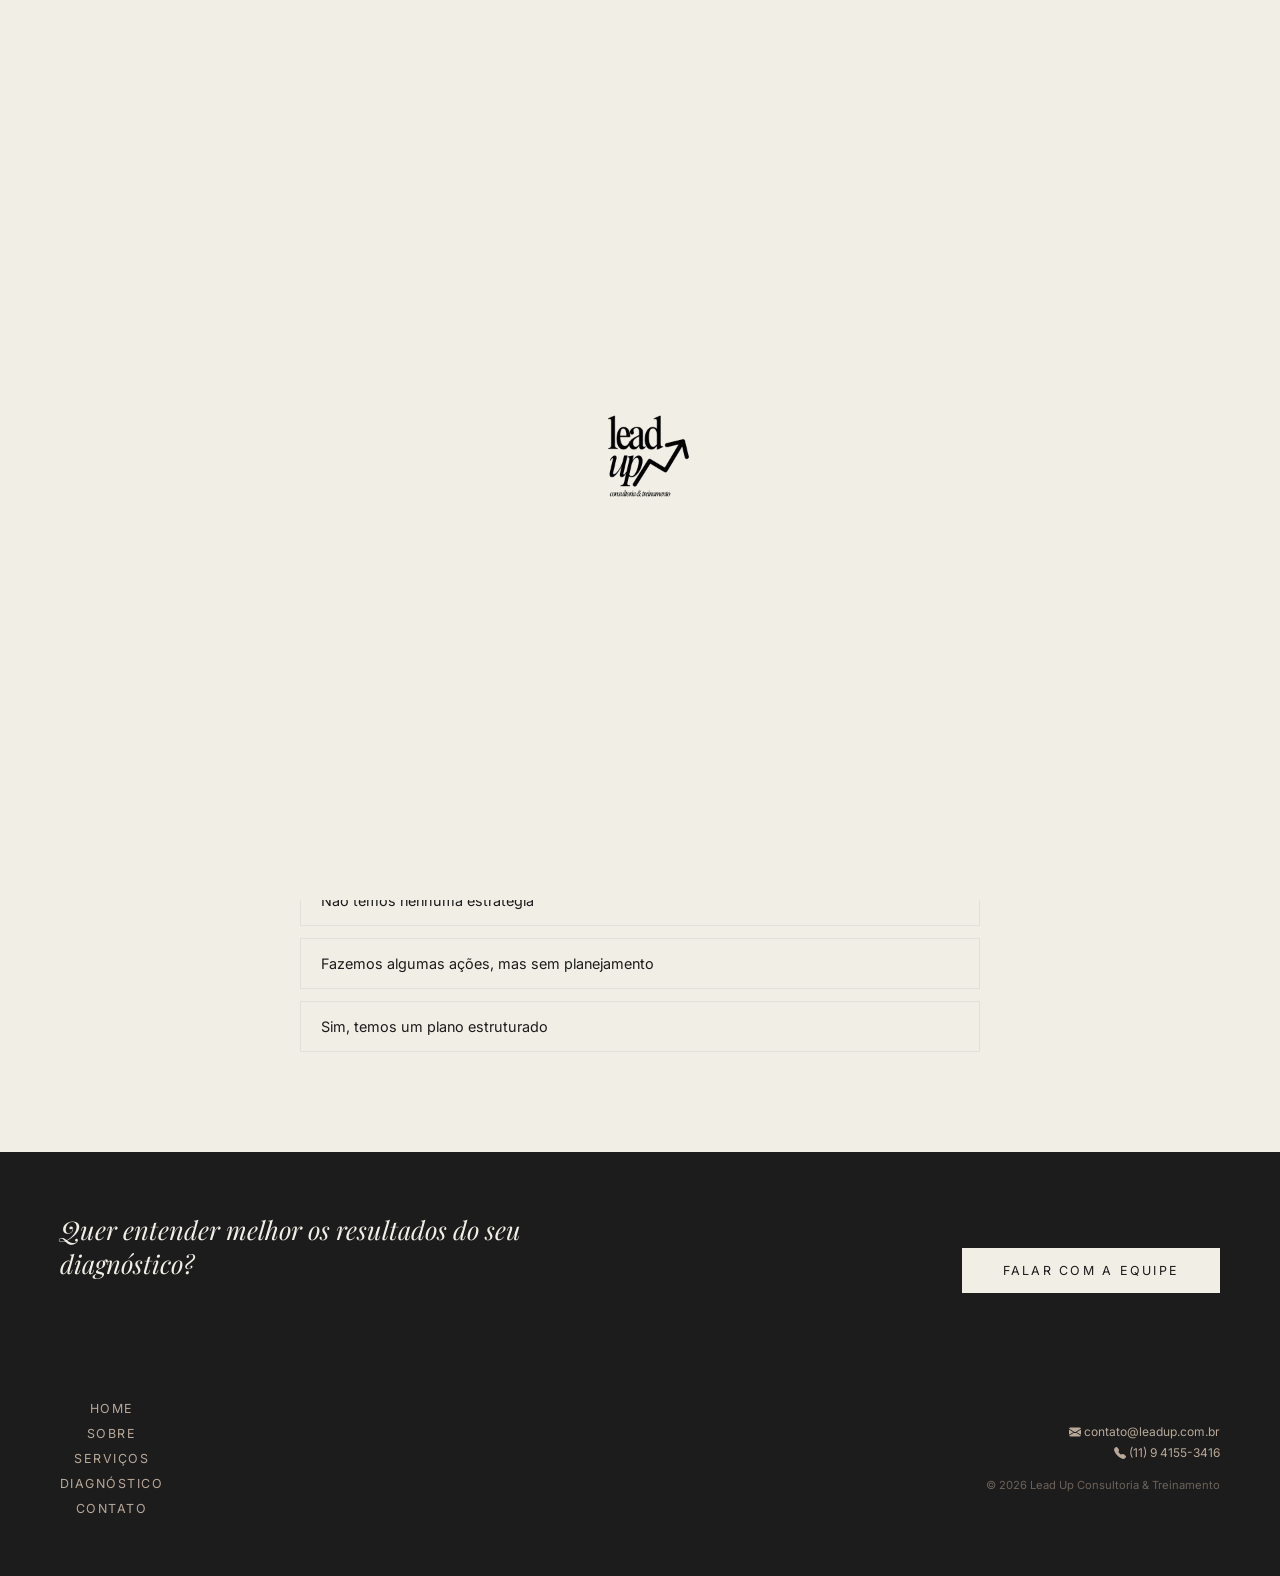
==== commit 4d5be13a: "Update contact phone number to (11) 9 4155-3416 across all pages and footer Co-Authored-By: Claude S" ====
--- a/diagnostico.html
+++ b/diagnostico.html
@@ -125,10 +125,10 @@
 
   <footer>
     <div class="footer-links"><a href="index.html">Home</a><a href="sobre.html">Sobre</a><a href="servicos.html">Serviços</a><a href="diagnostico.html">Diagnóstico</a><a href="contato.html">Contato</a></div>
-    <div class="footer-contact"><p><i class="bi bi-envelope-fill"></i> contato@leadup.com.br</p><p><i class="bi bi-telephone-fill"></i> (11) 9 0000-0000</p><p style="margin-top:12px; opacity:.5; font-size:.7rem">© 2026 Lead Up Consultoria &amp; Treinamento</p></div>
+    <div class="footer-contact"><p><i class="bi bi-envelope-fill"></i> contato@leadup.com.br</p><p><i class="bi bi-telephone-fill"></i> (11) 9 4155-3416</p><p style="margin-top:12px; opacity:.5; font-size:.7rem">© 2026 Lead Up Consultoria &amp; Treinamento</p></div>
   </footer>
 
-  <a class="whatsapp-btn" href="https://wa.me/5511900000000" target="_blank" title="WhatsApp">
+  <a class="whatsapp-btn" href="https://wa.me/5511941553416" target="_blank" title="WhatsApp">
     <svg viewBox="0 0 24 24" fill="currentColor" width="28" height="28"><path d="M17.472 14.382c-.297-.149-1.758-.867-2.03-.967-.273-.099-.471-.148-.67.15-.197.297-.767.966-.94 1.164-.173.199-.347.223-.644.075-.297-.15-1.255-.463-2.39-1.475-.883-.788-1.48-1.761-1.653-2.059-.173-.297-.018-.458.13-.606.134-.133.298-.347.446-.52.149-.174.198-.298.298-.497.099-.198.05-.371-.025-.52-.075-.149-.669-1.612-.916-2.207-.242-.579-.487-.5-.669-.51-.173-.008-.371-.01-.57-.01-.198 0-.52.074-.792.372-.272.297-1.04 1.016-1.04 2.479 0 1.462 1.065 2.875 1.213 3.074.149.198 2.096 3.2 5.077 4.487.709.306 1.262.489 1.694.625.712.227 1.36.195 1.871.118.571-.085 1.758-.719 2.006-1.413.248-.694.248-1.289.173-1.413-.074-.124-.272-.198-.57-.347m-5.421 7.403h-.004a9.87 9.87 0 01-5.031-1.378l-.361-.214-3.741.982.998-3.648-.235-.374a9.86 9.86 0 01-1.51-5.26c.001-5.45 4.436-9.884 9.888-9.884 2.64 0 5.122 1.03 6.988 2.898a9.825 9.825 0 012.893 6.994c-.003 5.45-4.437 9.884-9.885 9.884m8.413-18.297A11.815 11.815 0 0012.05 0C5.495 0 .16 5.335.157 11.892c0 2.096.547 4.142 1.588 5.945L.057 24l6.305-1.654a11.882 11.882 0 005.683 1.448h.005c6.554 0 11.89-5.335 11.893-11.893a11.821 11.821 0 00-3.48-8.413z"/></svg>
     <span class="whatsapp-pulse"></span>
   </a>
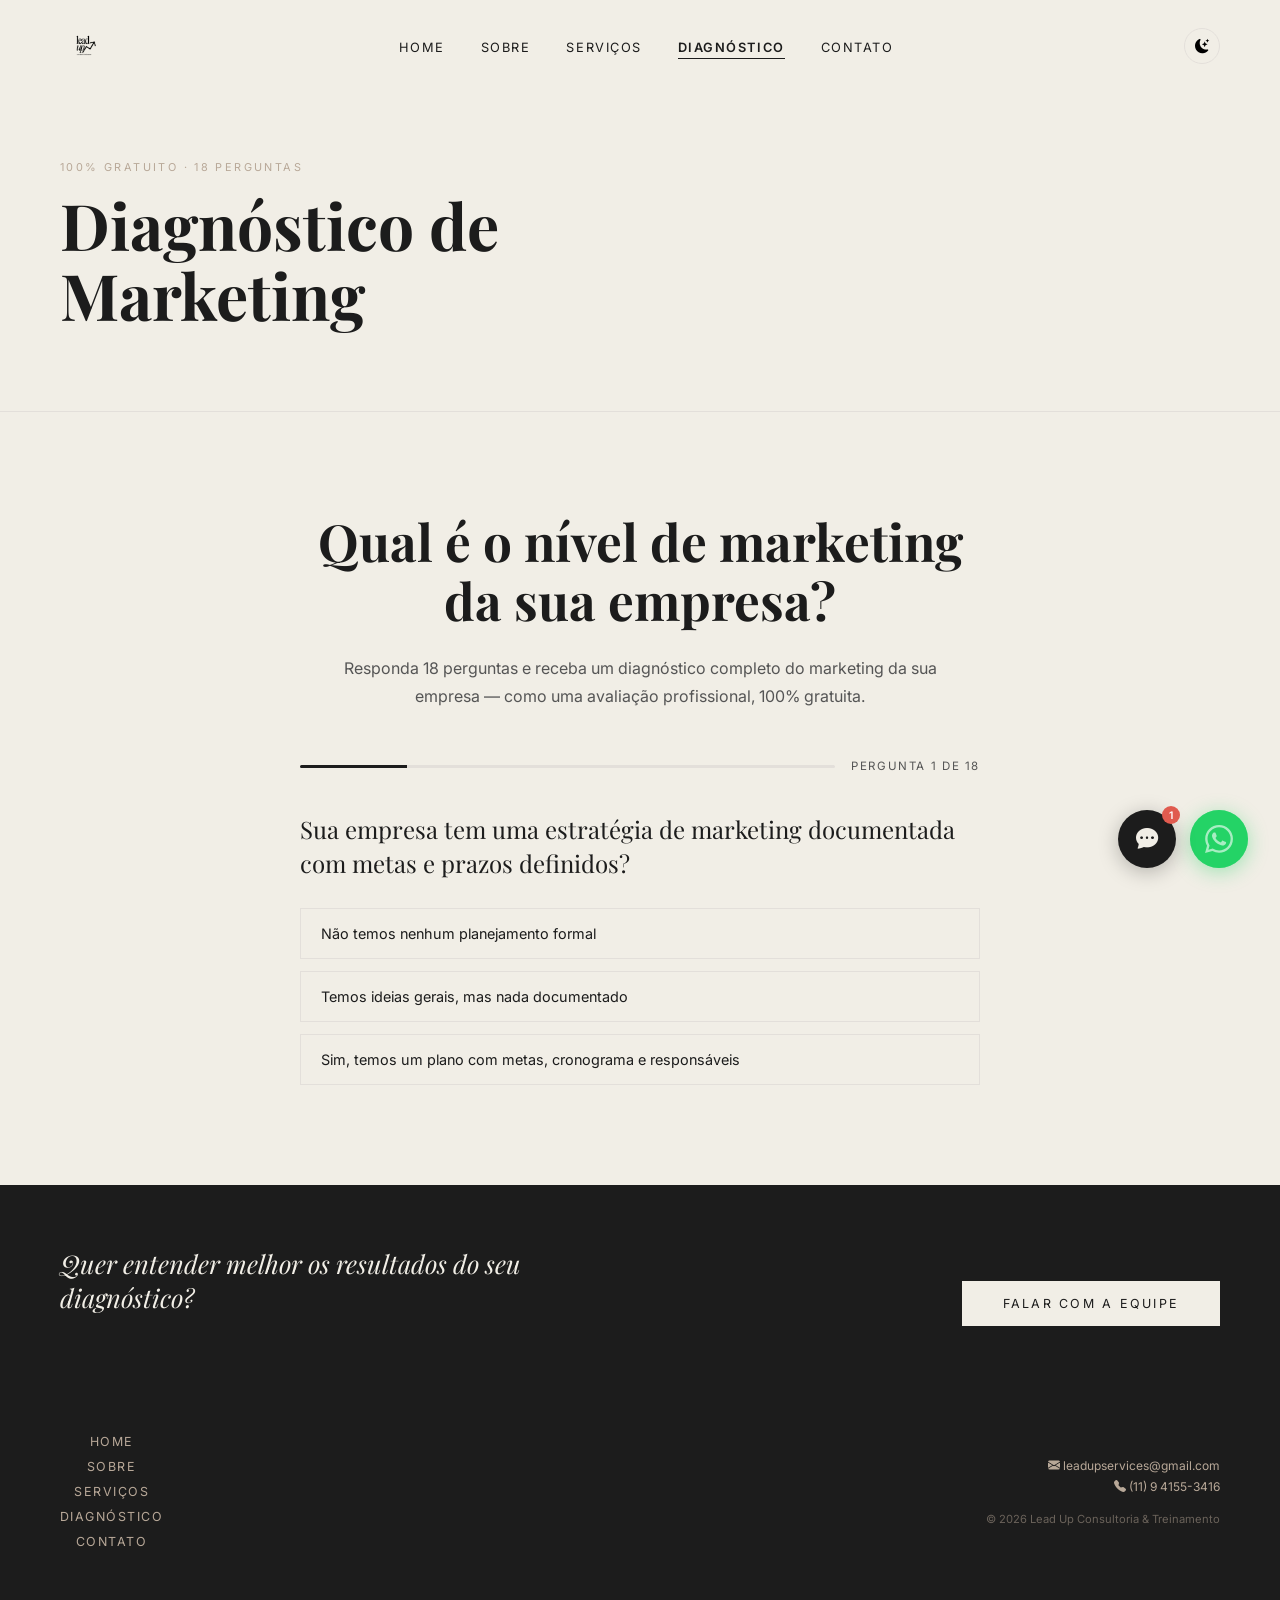
==== commit 060341c1: "Update contact email, add working contact form, expand diagnostic quiz to 18 questions, and rename i" ====
--- a/diagnostico.html
+++ b/diagnostico.html
@@ -17,9 +17,9 @@
   <div id="readProgress"></div>
 
   <nav id="navbar">
-    <div class="nav-logo"><a href="index.html"><img src="assets/img/logo-transparent.png" alt="Lead Up" /></a></div>
+    <div class="nav-logo"><a href="Home.html"><img src="assets/img/logo-transparent.png" alt="Lead Up" /></a></div>
     <ul class="nav-links">
-      <li><a href="index.html">Home</a></li>
+      <li><a href="Home.html">Home</a></li>
       <li><a href="sobre.html">Sobre</a></li>
       <li><a href="servicos.html">Serviços</a></li>
       <li><a href="diagnostico.html">Diagnóstico</a></li>
@@ -34,7 +34,7 @@
   <div id="navMobile" class="nav-mobile">
     <button id="navMobileClose" class="nav-mobile-close"><i class="bi bi-x-lg"></i></button>
     <ul>
-      <li><a href="index.html" class="mobile-link">Home</a></li>
+      <li><a href="Home.html" class="mobile-link">Home</a></li>
       <li><a href="sobre.html" class="mobile-link">Sobre</a></li>
       <li><a href="servicos.html" class="mobile-link">Serviços</a></li>
       <li><a href="diagnostico.html" class="mobile-link">Diagnóstico</a></li>
@@ -46,7 +46,7 @@
   <!-- PAGE HEADER -->
   <div class="page-header">
     <div class="page-header-content reveal">
-      <p class="section-label">100% gratuito · 5 perguntas</p>
+      <p class="section-label">100% gratuito · 18 perguntas</p>
       <h1 class="page-header-title">Diagnóstico de Marketing</h1>
     </div>
   </div>
@@ -55,54 +55,176 @@
   <section id="quiz" style="background:var(--cream)">
     <div class="reveal" style="text-align:center">
       <h2 class="section-title">Qual é o nível de marketing<br>da sua empresa?</h2>
-      <p class="section-text" style="margin:0 auto 48px">Responda 5 perguntas rápidas e descubra onde sua empresa está — e onde pode chegar com a Lead Up.</p>
+      <p class="section-text" style="margin:0 auto 48px">Responda 18 perguntas e receba um diagnóstico completo do marketing da sua empresa — como uma avaliação profissional, 100% gratuita.</p>
     </div>
 
     <div class="quiz-container reveal" style="transition-delay:.2s">
       <div class="quiz-progress-wrap">
         <div class="quiz-progress-bar"><div class="quiz-progress-fill" id="quizFill"></div></div>
-        <span class="quiz-progress-label" id="quizLabel">Pergunta 1 de 5</span>
+        <span class="quiz-progress-label" id="quizLabel">Pergunta 1 de 18</span>
       </div>
 
       <div id="quizQuestions">
+        <!-- 1. Estratégia -->
         <div class="quiz-question active" data-q="0">
-          <p class="quiz-q-text">Sua empresa tem uma estratégia de marketing definida?</p>
-          <div class="quiz-options">
-            <button class="quiz-opt" data-val="0">Não temos nenhuma estratégia</button>
-            <button class="quiz-opt" data-val="1">Fazemos algumas ações, mas sem planejamento</button>
-            <button class="quiz-opt" data-val="2">Sim, temos um plano estruturado</button>
-          </div>
-        </div>
+          <p class="quiz-q-text">Sua empresa tem uma estratégia de marketing documentada com metas e prazos definidos?</p>
+          <div class="quiz-options">
+            <button class="quiz-opt" data-val="0">Não temos nenhum planejamento formal</button>
+            <button class="quiz-opt" data-val="1">Temos ideias gerais, mas nada documentado</button>
+            <button class="quiz-opt" data-val="2">Sim, temos um plano com metas, cronograma e responsáveis</button>
+          </div>
+        </div>
+        <!-- 2. Público-alvo -->
         <div class="quiz-question" data-q="1">
-          <p class="quiz-q-text">Como é a presença digital da sua empresa?</p>
-          <div class="quiz-options">
-            <button class="quiz-opt" data-val="0">Não temos redes sociais ativas</button>
-            <button class="quiz-opt" data-val="1">Postamos às vezes, sem frequência</button>
-            <button class="quiz-opt" data-val="2">Temos presença consistente e engajamento</button>
-          </div>
-        </div>
+          <p class="quiz-q-text">Você sabe exatamente quem é o público-alvo da sua empresa (idade, renda, comportamento, dores)?</p>
+          <div class="quiz-options">
+            <button class="quiz-opt" data-val="0">Não temos isso definido, vendemos para quem aparecer</button>
+            <button class="quiz-opt" data-val="1">Temos uma ideia geral, mas sem pesquisa ou dados</button>
+            <button class="quiz-opt" data-val="2">Sim, temos personas definidas com base em dados reais</button>
+          </div>
+        </div>
+        <!-- 3. Identidade visual -->
         <div class="quiz-question" data-q="2">
-          <p class="quiz-q-text">Sua equipe sabe usar ferramentas de marketing digital?</p>
-          <div class="quiz-options">
-            <button class="quiz-opt" data-val="0">Ninguém tem essa habilidade</button>
-            <button class="quiz-opt" data-val="1">Algumas pessoas sabem o básico</button>
-            <button class="quiz-opt" data-val="2">A equipe é capacitada e autônoma</button>
-          </div>
-        </div>
+          <p class="quiz-q-text">Sua empresa possui uma identidade visual profissional (logo, paleta de cores, tipografia, padrão visual)?</p>
+          <div class="quiz-options">
+            <button class="quiz-opt" data-val="0">Não temos ou foi feita de forma amadora</button>
+            <button class="quiz-opt" data-val="1">Temos logo e algumas cores, mas sem manual de marca</button>
+            <button class="quiz-opt" data-val="2">Sim, temos identidade completa e aplicamos em todos os materiais</button>
+          </div>
+        </div>
+        <!-- 4. Posicionamento -->
         <div class="quiz-question" data-q="3">
-          <p class="quiz-q-text">Você acompanha métricas e resultados das suas ações de marketing?</p>
-          <div class="quiz-options">
-            <button class="quiz-opt" data-val="0">Não medimos nada</button>
-            <button class="quiz-opt" data-val="1">Olhamos alguns números eventualmente</button>
-            <button class="quiz-opt" data-val="2">Temos relatórios e tomamos decisões por dados</button>
-          </div>
-        </div>
+          <p class="quiz-q-text">Seus clientes conseguem dizer em uma frase o que diferencia sua empresa da concorrência?</p>
+          <div class="quiz-options">
+            <button class="quiz-opt" data-val="0">Não temos um diferencial claro</button>
+            <button class="quiz-opt" data-val="1">Temos diferenciais, mas não comunicamos bem</button>
+            <button class="quiz-opt" data-val="2">Sim, nosso posicionamento é claro e reconhecido pelo mercado</button>
+          </div>
+        </div>
+        <!-- 5. Presença digital -->
         <div class="quiz-question" data-q="4">
-          <p class="quiz-q-text">Como você avalia a divulgação do seu negócio hoje?</p>
-          <div class="quiz-options">
-            <button class="quiz-opt" data-val="0">Dependemos só de indicações</button>
-            <button class="quiz-opt" data-val="1">Tentamos divulgar, mas sem muito resultado</button>
-            <button class="quiz-opt" data-val="2">Nossa divulgação atrai clientes regularmente</button>
+          <p class="quiz-q-text">Como está a presença da sua empresa nas redes sociais (Instagram, Facebook, LinkedIn, etc.)?</p>
+          <div class="quiz-options">
+            <button class="quiz-opt" data-val="0">Não temos perfis ou estão abandonados</button>
+            <button class="quiz-opt" data-val="1">Postamos de vez em quando, sem calendário definido</button>
+            <button class="quiz-opt" data-val="2">Temos frequência consistente, conteúdo planejado e engajamento</button>
+          </div>
+        </div>
+        <!-- 6. Site -->
+        <div class="quiz-question" data-q="5">
+          <p class="quiz-q-text">Sua empresa tem um site atualizado, responsivo (adaptado para celular) e que gera contatos ou vendas?</p>
+          <div class="quiz-options">
+            <button class="quiz-opt" data-val="0">Não temos site ou está desatualizado</button>
+            <button class="quiz-opt" data-val="1">Temos site, mas não gera leads nem vendas</button>
+            <button class="quiz-opt" data-val="2">Sim, nosso site é otimizado e traz resultados</button>
+          </div>
+        </div>
+        <!-- 7. Google / SEO -->
+        <div class="quiz-question" data-q="6">
+          <p class="quiz-q-text">Quando alguém pesquisa seu produto ou serviço no Google, sua empresa aparece nos primeiros resultados?</p>
+          <div class="quiz-options">
+            <button class="quiz-opt" data-val="0">Não aparecemos ou nem verificamos</button>
+            <button class="quiz-opt" data-val="1">Aparecemos em algumas buscas, mas sem trabalho de SEO</button>
+            <button class="quiz-opt" data-val="2">Sim, trabalhamos SEO e Google Meu Negócio ativamente</button>
+          </div>
+        </div>
+        <!-- 8. Marketing de conteúdo -->
+        <div class="quiz-question" data-q="7">
+          <p class="quiz-q-text">Sua empresa produz conteúdo educativo ou informativo para atrair clientes (posts, vídeos, blog, e-books)?</p>
+          <div class="quiz-options">
+            <button class="quiz-opt" data-val="0">Não produzimos nenhum tipo de conteúdo</button>
+            <button class="quiz-opt" data-val="1">Fazemos algo esporádico, sem estratégia definida</button>
+            <button class="quiz-opt" data-val="2">Sim, temos uma estratégia de conteúdo com calendário editorial</button>
+          </div>
+        </div>
+        <!-- 9. Mídia paga -->
+        <div class="quiz-question" data-q="8">
+          <p class="quiz-q-text">Sua empresa investe em anúncios pagos (Google Ads, Meta Ads, impulsionamentos)?</p>
+          <div class="quiz-options">
+            <button class="quiz-opt" data-val="0">Nunca investimos em anúncios</button>
+            <button class="quiz-opt" data-val="1">Investimos às vezes, mas sem acompanhar o retorno</button>
+            <button class="quiz-opt" data-val="2">Temos campanhas ativas com acompanhamento de ROI</button>
+          </div>
+        </div>
+        <!-- 10. Funil de vendas -->
+        <div class="quiz-question" data-q="9">
+          <p class="quiz-q-text">Sua empresa tem um processo claro desde o primeiro contato do cliente até o fechamento da venda?</p>
+          <div class="quiz-options">
+            <button class="quiz-opt" data-val="0">Não, cada venda acontece de um jeito diferente</button>
+            <button class="quiz-opt" data-val="1">Temos algumas etapas, mas sem um funil estruturado</button>
+            <button class="quiz-opt" data-val="2">Sim, temos um funil de vendas definido com etapas claras</button>
+          </div>
+        </div>
+        <!-- 11. CRM e gestão de leads -->
+        <div class="quiz-question" data-q="10">
+          <p class="quiz-q-text">Vocês utilizam alguma ferramenta para gerenciar contatos e oportunidades de venda (CRM, planilha organizada)?</p>
+          <div class="quiz-options">
+            <button class="quiz-opt" data-val="0">Não controlamos, confiamos na memória ou no WhatsApp</button>
+            <button class="quiz-opt" data-val="1">Usamos planilha ou anotações, mas sem disciplina</button>
+            <button class="quiz-opt" data-val="2">Usamos CRM ou ferramenta com processo definido de follow-up</button>
+          </div>
+        </div>
+        <!-- 12. Email marketing -->
+        <div class="quiz-question" data-q="11">
+          <p class="quiz-q-text">Sua empresa mantém contato com clientes e leads por e-mail marketing ou newsletters?</p>
+          <div class="quiz-options">
+            <button class="quiz-opt" data-val="0">Não fazemos nenhum tipo de e-mail marketing</button>
+            <button class="quiz-opt" data-val="1">Enviamos e-mails eventualmente, sem segmentação</button>
+            <button class="quiz-opt" data-val="2">Temos campanhas segmentadas com automação e métricas</button>
+          </div>
+        </div>
+        <!-- 13. Análise de concorrência -->
+        <div class="quiz-question" data-q="12">
+          <p class="quiz-q-text">Você acompanha o que seus concorrentes estão fazendo em marketing e vendas?</p>
+          <div class="quiz-options">
+            <button class="quiz-opt" data-val="0">Não acompanho a concorrência</button>
+            <button class="quiz-opt" data-val="1">Olho de vez em quando, mas sem método</button>
+            <button class="quiz-opt" data-val="2">Faço análise periódica de concorrentes e ajusto minha estratégia</button>
+          </div>
+        </div>
+        <!-- 14. Métricas e dados -->
+        <div class="quiz-question" data-q="13">
+          <p class="quiz-q-text">Você acompanha métricas-chave do seu negócio (custo de aquisição, taxa de conversão, ticket médio, LTV)?</p>
+          <div class="quiz-options">
+            <button class="quiz-opt" data-val="0">Não medimos nenhum indicador</button>
+            <button class="quiz-opt" data-val="1">Olhamos o faturamento, mas sem detalhar indicadores</button>
+            <button class="quiz-opt" data-val="2">Monitoramos KPIs e tomamos decisões baseadas em dados</button>
+          </div>
+        </div>
+        <!-- 15. Atendimento ao cliente -->
+        <div class="quiz-question" data-q="14">
+          <p class="quiz-q-text">Como é o tempo e a qualidade de resposta da sua empresa quando um cliente entra em contato?</p>
+          <div class="quiz-options">
+            <button class="quiz-opt" data-val="0">Demoramos para responder ou não temos padrão</button>
+            <button class="quiz-opt" data-val="1">Respondemos razoavelmente rápido, mas sem script ou processo</button>
+            <button class="quiz-opt" data-val="2">Temos atendimento rápido, padronizado e com acompanhamento</button>
+          </div>
+        </div>
+        <!-- 16. Pós-venda e fidelização -->
+        <div class="quiz-question" data-q="15">
+          <p class="quiz-q-text">Após a venda, sua empresa mantém relacionamento com o cliente para gerar recompra e indicações?</p>
+          <div class="quiz-options">
+            <button class="quiz-opt" data-val="0">Não fazemos nenhum acompanhamento pós-venda</button>
+            <button class="quiz-opt" data-val="1">Às vezes entramos em contato, mas sem processo definido</button>
+            <button class="quiz-opt" data-val="2">Temos programa de fidelização, pesquisa de satisfação e reativação</button>
+          </div>
+        </div>
+        <!-- 17. Capacitação da equipe -->
+        <div class="quiz-question" data-q="16">
+          <p class="quiz-q-text">Sua equipe recebe treinamentos sobre vendas, atendimento ou marketing digital?</p>
+          <div class="quiz-options">
+            <button class="quiz-opt" data-val="0">Nunca fizemos treinamentos nessa área</button>
+            <button class="quiz-opt" data-val="1">Já fizemos algo pontual, mas sem continuidade</button>
+            <button class="quiz-opt" data-val="2">Investimos em capacitação contínua da equipe</button>
+          </div>
+        </div>
+        <!-- 18. Orçamento de marketing -->
+        <div class="quiz-question" data-q="17">
+          <p class="quiz-q-text">Sua empresa separa um orçamento mensal específico para ações de marketing?</p>
+          <div class="quiz-options">
+            <button class="quiz-opt" data-val="0">Não temos orçamento definido para marketing</button>
+            <button class="quiz-opt" data-val="1">Investimos quando sobra verba, sem planejamento fixo</button>
+            <button class="quiz-opt" data-val="2">Temos orçamento mensal definido com alocação por canal</button>
           </div>
         </div>
       </div>
@@ -124,8 +246,8 @@
   </div>
 
   <footer>
-    <div class="footer-links"><a href="index.html">Home</a><a href="sobre.html">Sobre</a><a href="servicos.html">Serviços</a><a href="diagnostico.html">Diagnóstico</a><a href="contato.html">Contato</a></div>
-    <div class="footer-contact"><p><i class="bi bi-envelope-fill"></i> contato@leadup.com.br</p><p><i class="bi bi-telephone-fill"></i> (11) 9 4155-3416</p><p style="margin-top:12px; opacity:.5; font-size:.7rem">© 2026 Lead Up Consultoria &amp; Treinamento</p></div>
+    <div class="footer-links"><a href="Home.html">Home</a><a href="sobre.html">Sobre</a><a href="servicos.html">Serviços</a><a href="diagnostico.html">Diagnóstico</a><a href="contato.html">Contato</a></div>
+    <div class="footer-contact"><p><i class="bi bi-envelope-fill"></i> leadupservices@gmail.com</p><p><i class="bi bi-telephone-fill"></i> (11) 9 4155-3416</p><p style="margin-top:12px; opacity:.5; font-size:.7rem">© 2026 Lead Up Consultoria &amp; Treinamento</p></div>
   </footer>
 
   <a class="whatsapp-btn" href="https://wa.me/5511941553416" target="_blank" title="WhatsApp">
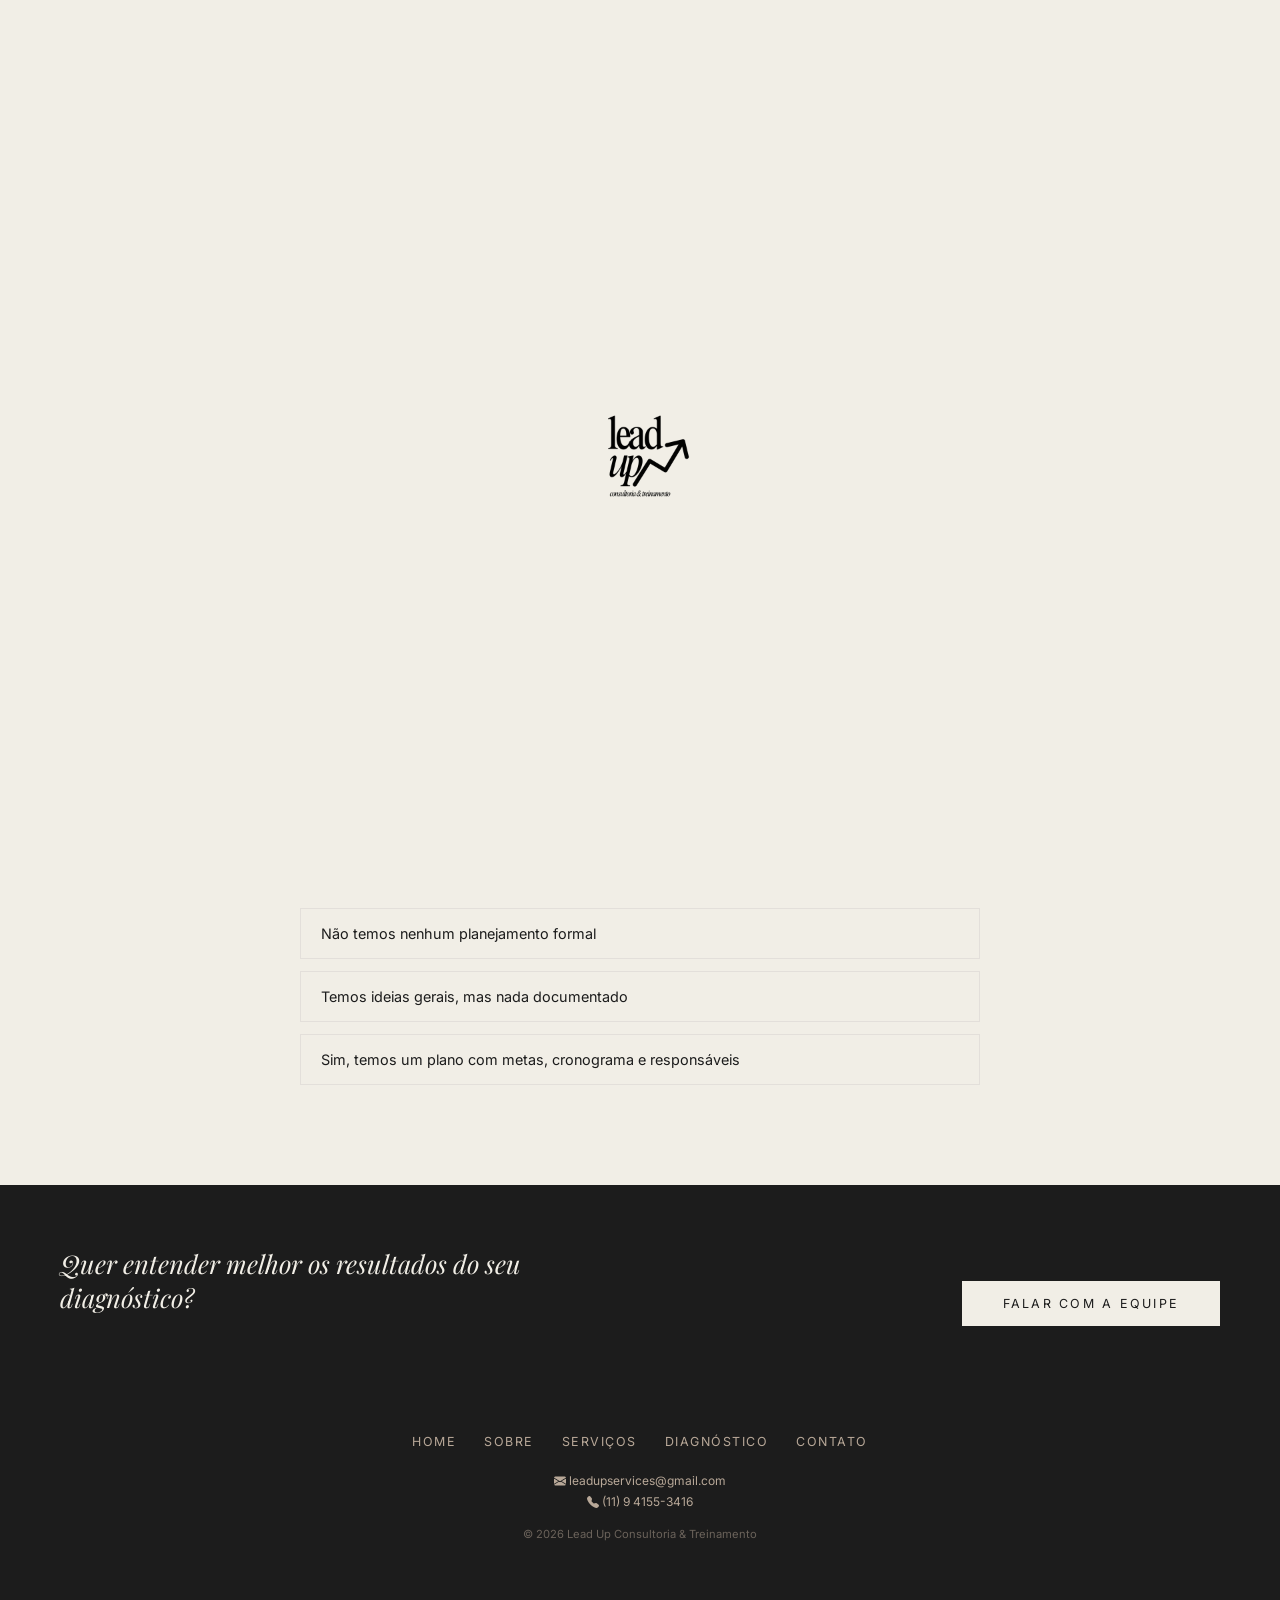
==== commit 4b25652b: "Update site content: new packages, diagnostic quiz, ODS section and layout tweaks - Home: remove scr" ====
--- a/diagnostico.html
+++ b/diagnostico.html
@@ -46,7 +46,7 @@
   <!-- PAGE HEADER -->
   <div class="page-header">
     <div class="page-header-content reveal">
-      <p class="section-label">100% gratuito · 18 perguntas</p>
+      <p class="section-label">100% gratuito · 12 perguntas</p>
       <h1 class="page-header-title">Diagnóstico de Marketing</h1>
     </div>
   </div>
@@ -55,13 +55,13 @@
   <section id="quiz" style="background:var(--cream)">
     <div class="reveal" style="text-align:center">
       <h2 class="section-title">Qual é o nível de marketing<br>da sua empresa?</h2>
-      <p class="section-text" style="margin:0 auto 48px">Responda 18 perguntas e receba um diagnóstico completo do marketing da sua empresa — como uma avaliação profissional, 100% gratuita.</p>
+      <p class="section-text" style="margin:0 auto 48px">Responda 12 perguntas e receba um diagnóstico completo do marketing da sua empresa — como uma avaliação profissional, 100% gratuita.</p>
     </div>
 
     <div class="quiz-container reveal" style="transition-delay:.2s">
       <div class="quiz-progress-wrap">
         <div class="quiz-progress-bar"><div class="quiz-progress-fill" id="quizFill"></div></div>
-        <span class="quiz-progress-label" id="quizLabel">Pergunta 1 de 18</span>
+        <span class="quiz-progress-label" id="quizLabel">Pergunta 1 de 12</span>
       </div>
 
       <div id="quizQuestions">
@@ -74,31 +74,31 @@
             <button class="quiz-opt" data-val="2">Sim, temos um plano com metas, cronograma e responsáveis</button>
           </div>
         </div>
-        <!-- 2. Público-alvo -->
+        <!-- 2. Divulgação -->
         <div class="quiz-question" data-q="1">
-          <p class="quiz-q-text">Você sabe exatamente quem é o público-alvo da sua empresa (idade, renda, comportamento, dores)?</p>
-          <div class="quiz-options">
-            <button class="quiz-opt" data-val="0">Não temos isso definido, vendemos para quem aparecer</button>
-            <button class="quiz-opt" data-val="1">Temos uma ideia geral, mas sem pesquisa ou dados</button>
-            <button class="quiz-opt" data-val="2">Sim, temos personas definidas com base em dados reais</button>
-          </div>
-        </div>
-        <!-- 3. Identidade visual -->
+          <p class="quiz-q-text">Como você avalia a divulgação da sua empresa?</p>
+          <div class="quiz-options">
+            <button class="quiz-opt" data-val="2">Boa</button>
+            <button class="quiz-opt" data-val="1">Regular</button>
+            <button class="quiz-opt" data-val="0">Ruim</button>
+          </div>
+        </div>
+        <!-- 3. Atração de clientes -->
         <div class="quiz-question" data-q="2">
-          <p class="quiz-q-text">Sua empresa possui uma identidade visual profissional (logo, paleta de cores, tipografia, padrão visual)?</p>
-          <div class="quiz-options">
-            <button class="quiz-opt" data-val="0">Não temos ou foi feita de forma amadora</button>
-            <button class="quiz-opt" data-val="1">Temos logo e algumas cores, mas sem manual de marca</button>
-            <button class="quiz-opt" data-val="2">Sim, temos identidade completa e aplicamos em todos os materiais</button>
-          </div>
-        </div>
-        <!-- 4. Posicionamento -->
+          <p class="quiz-q-text">Sua empresa tem dificuldade para atrair novos clientes?</p>
+          <div class="quiz-options">
+            <button class="quiz-opt" data-val="0">Sim, muita dificuldade</button>
+            <button class="quiz-opt" data-val="1">Às vezes</button>
+            <button class="quiz-opt" data-val="2">Não</button>
+          </div>
+        </div>
+        <!-- 4. Redes sociais -->
         <div class="quiz-question" data-q="3">
-          <p class="quiz-q-text">Seus clientes conseguem dizer em uma frase o que diferencia sua empresa da concorrência?</p>
-          <div class="quiz-options">
-            <button class="quiz-opt" data-val="0">Não temos um diferencial claro</button>
-            <button class="quiz-opt" data-val="1">Temos diferenciais, mas não comunicamos bem</button>
-            <button class="quiz-opt" data-val="2">Sim, nosso posicionamento é claro e reconhecido pelo mercado</button>
+          <p class="quiz-q-text">Como está a presença da sua empresa nas redes sociais?</p>
+          <div class="quiz-options">
+            <button class="quiz-opt" data-val="2">Boa e ativa</button>
+            <button class="quiz-opt" data-val="1">Pouco ativa</button>
+            <button class="quiz-opt" data-val="0">Não possui</button>
           </div>
         </div>
         <!-- 5. Presença digital -->
@@ -110,22 +110,22 @@
             <button class="quiz-opt" data-val="2">Temos frequência consistente, conteúdo planejado e engajamento</button>
           </div>
         </div>
-        <!-- 6. Site -->
+        <!-- 6. Estratégia definida -->
         <div class="quiz-question" data-q="5">
-          <p class="quiz-q-text">Sua empresa tem um site atualizado, responsivo (adaptado para celular) e que gera contatos ou vendas?</p>
-          <div class="quiz-options">
-            <button class="quiz-opt" data-val="0">Não temos site ou está desatualizado</button>
-            <button class="quiz-opt" data-val="1">Temos site, mas não gera leads nem vendas</button>
-            <button class="quiz-opt" data-val="2">Sim, nosso site é otimizado e traz resultados</button>
-          </div>
-        </div>
-        <!-- 7. Google / SEO -->
+          <p class="quiz-q-text">Você possui uma estratégia de marketing definida?</p>
+          <div class="quiz-options">
+            <button class="quiz-opt" data-val="2">Sim</button>
+            <button class="quiz-opt" data-val="1">Parcialmente</button>
+            <button class="quiz-opt" data-val="0">Não</button>
+          </div>
+        </div>
+        <!-- 7. Frequência de divulgação -->
         <div class="quiz-question" data-q="6">
-          <p class="quiz-q-text">Quando alguém pesquisa seu produto ou serviço no Google, sua empresa aparece nos primeiros resultados?</p>
-          <div class="quiz-options">
-            <button class="quiz-opt" data-val="0">Não aparecemos ou nem verificamos</button>
-            <button class="quiz-opt" data-val="1">Aparecemos em algumas buscas, mas sem trabalho de SEO</button>
-            <button class="quiz-opt" data-val="2">Sim, trabalhamos SEO e Google Meu Negócio ativamente</button>
+          <p class="quiz-q-text">Com que frequência sua empresa divulga seus produtos ou serviços?</p>
+          <div class="quiz-options">
+            <button class="quiz-opt" data-val="2">Todos os dias</button>
+            <button class="quiz-opt" data-val="1">Algumas vezes por semana</button>
+            <button class="quiz-opt" data-val="0">Raramente</button>
           </div>
         </div>
         <!-- 8. Marketing de conteúdo -->
@@ -137,35 +137,17 @@
             <button class="quiz-opt" data-val="2">Sim, temos uma estratégia de conteúdo com calendário editorial</button>
           </div>
         </div>
-        <!-- 9. Mídia paga -->
+        <!-- 9. Acompanhamento de resultados -->
         <div class="quiz-question" data-q="8">
-          <p class="quiz-q-text">Sua empresa investe em anúncios pagos (Google Ads, Meta Ads, impulsionamentos)?</p>
-          <div class="quiz-options">
-            <button class="quiz-opt" data-val="0">Nunca investimos em anúncios</button>
-            <button class="quiz-opt" data-val="1">Investimos às vezes, mas sem acompanhar o retorno</button>
-            <button class="quiz-opt" data-val="2">Temos campanhas ativas com acompanhamento de ROI</button>
-          </div>
-        </div>
-        <!-- 10. Funil de vendas -->
+          <p class="quiz-q-text">Você acompanha os resultados das suas ações de marketing?</p>
+          <div class="quiz-options">
+            <button class="quiz-opt" data-val="2">Sempre</button>
+            <button class="quiz-opt" data-val="1">Às vezes</button>
+            <button class="quiz-opt" data-val="0">Nunca</button>
+          </div>
+        </div>
+        <!-- 10. Email marketing -->
         <div class="quiz-question" data-q="9">
-          <p class="quiz-q-text">Sua empresa tem um processo claro desde o primeiro contato do cliente até o fechamento da venda?</p>
-          <div class="quiz-options">
-            <button class="quiz-opt" data-val="0">Não, cada venda acontece de um jeito diferente</button>
-            <button class="quiz-opt" data-val="1">Temos algumas etapas, mas sem um funil estruturado</button>
-            <button class="quiz-opt" data-val="2">Sim, temos um funil de vendas definido com etapas claras</button>
-          </div>
-        </div>
-        <!-- 11. CRM e gestão de leads -->
-        <div class="quiz-question" data-q="10">
-          <p class="quiz-q-text">Vocês utilizam alguma ferramenta para gerenciar contatos e oportunidades de venda (CRM, planilha organizada)?</p>
-          <div class="quiz-options">
-            <button class="quiz-opt" data-val="0">Não controlamos, confiamos na memória ou no WhatsApp</button>
-            <button class="quiz-opt" data-val="1">Usamos planilha ou anotações, mas sem disciplina</button>
-            <button class="quiz-opt" data-val="2">Usamos CRM ou ferramenta com processo definido de follow-up</button>
-          </div>
-        </div>
-        <!-- 12. Email marketing -->
-        <div class="quiz-question" data-q="11">
           <p class="quiz-q-text">Sua empresa mantém contato com clientes e leads por e-mail marketing ou newsletters?</p>
           <div class="quiz-options">
             <button class="quiz-opt" data-val="0">Não fazemos nenhum tipo de e-mail marketing</button>
@@ -173,44 +155,8 @@
             <button class="quiz-opt" data-val="2">Temos campanhas segmentadas com automação e métricas</button>
           </div>
         </div>
-        <!-- 13. Análise de concorrência -->
-        <div class="quiz-question" data-q="12">
-          <p class="quiz-q-text">Você acompanha o que seus concorrentes estão fazendo em marketing e vendas?</p>
-          <div class="quiz-options">
-            <button class="quiz-opt" data-val="0">Não acompanho a concorrência</button>
-            <button class="quiz-opt" data-val="1">Olho de vez em quando, mas sem método</button>
-            <button class="quiz-opt" data-val="2">Faço análise periódica de concorrentes e ajusto minha estratégia</button>
-          </div>
-        </div>
-        <!-- 14. Métricas e dados -->
-        <div class="quiz-question" data-q="13">
-          <p class="quiz-q-text">Você acompanha métricas-chave do seu negócio (custo de aquisição, taxa de conversão, ticket médio, LTV)?</p>
-          <div class="quiz-options">
-            <button class="quiz-opt" data-val="0">Não medimos nenhum indicador</button>
-            <button class="quiz-opt" data-val="1">Olhamos o faturamento, mas sem detalhar indicadores</button>
-            <button class="quiz-opt" data-val="2">Monitoramos KPIs e tomamos decisões baseadas em dados</button>
-          </div>
-        </div>
-        <!-- 15. Atendimento ao cliente -->
-        <div class="quiz-question" data-q="14">
-          <p class="quiz-q-text">Como é o tempo e a qualidade de resposta da sua empresa quando um cliente entra em contato?</p>
-          <div class="quiz-options">
-            <button class="quiz-opt" data-val="0">Demoramos para responder ou não temos padrão</button>
-            <button class="quiz-opt" data-val="1">Respondemos razoavelmente rápido, mas sem script ou processo</button>
-            <button class="quiz-opt" data-val="2">Temos atendimento rápido, padronizado e com acompanhamento</button>
-          </div>
-        </div>
-        <!-- 16. Pós-venda e fidelização -->
-        <div class="quiz-question" data-q="15">
-          <p class="quiz-q-text">Após a venda, sua empresa mantém relacionamento com o cliente para gerar recompra e indicações?</p>
-          <div class="quiz-options">
-            <button class="quiz-opt" data-val="0">Não fazemos nenhum acompanhamento pós-venda</button>
-            <button class="quiz-opt" data-val="1">Às vezes entramos em contato, mas sem processo definido</button>
-            <button class="quiz-opt" data-val="2">Temos programa de fidelização, pesquisa de satisfação e reativação</button>
-          </div>
-        </div>
-        <!-- 17. Capacitação da equipe -->
-        <div class="quiz-question" data-q="16">
+        <!-- 11. Capacitação da equipe -->
+        <div class="quiz-question" data-q="10">
           <p class="quiz-q-text">Sua equipe recebe treinamentos sobre vendas, atendimento ou marketing digital?</p>
           <div class="quiz-options">
             <button class="quiz-opt" data-val="0">Nunca fizemos treinamentos nessa área</button>
@@ -218,13 +164,13 @@
             <button class="quiz-opt" data-val="2">Investimos em capacitação contínua da equipe</button>
           </div>
         </div>
-        <!-- 18. Orçamento de marketing -->
-        <div class="quiz-question" data-q="17">
-          <p class="quiz-q-text">Sua empresa separa um orçamento mensal específico para ações de marketing?</p>
-          <div class="quiz-options">
-            <button class="quiz-opt" data-val="0">Não temos orçamento definido para marketing</button>
-            <button class="quiz-opt" data-val="1">Investimos quando sobra verba, sem planejamento fixo</button>
-            <button class="quiz-opt" data-val="2">Temos orçamento mensal definido com alocação por canal</button>
+        <!-- 12. Área de ajuda (não pontua) -->
+        <div class="quiz-question" data-q="11">
+          <p class="quiz-q-text">Em qual área sua empresa mais precisa de ajuda?</p>
+          <div class="quiz-options">
+            <button class="quiz-opt" data-val="0">Consultoria de marketing</button>
+            <button class="quiz-opt" data-val="0">Treinamento da equipe</button>
+            <button class="quiz-opt" data-val="0">Os dois</button>
           </div>
         </div>
       </div>
@@ -233,7 +179,7 @@
         <div class="quiz-result-icon" id="quizResultIcon"></div>
         <h3 class="quiz-result-title" id="quizResultTitle"></h3>
         <p class="quiz-result-text" id="quizResultText"></p>
-        <a href="contato.html" class="hero-cta hero-cta-primary" style="margin-top:32px; display:inline-block">Quero uma consultoria gratuita</a>
+        <a href="contato.html" class="hero-cta hero-cta-primary" style="margin-top:32px; display:inline-block">Quero falar com um consultor</a>
         <button class="quiz-restart" id="quizRestart">Refazer diagnóstico</button>
       </div>
     </div>
@@ -246,8 +192,18 @@
   </div>
 
   <footer>
-    <div class="footer-links"><a href="Home.html">Home</a><a href="sobre.html">Sobre</a><a href="servicos.html">Serviços</a><a href="diagnostico.html">Diagnóstico</a><a href="contato.html">Contato</a></div>
-    <div class="footer-contact"><p><i class="bi bi-envelope-fill"></i> leadupservices@gmail.com</p><p><i class="bi bi-telephone-fill"></i> (11) 9 4155-3416</p><p style="margin-top:12px; opacity:.5; font-size:.7rem">© 2026 Lead Up Consultoria &amp; Treinamento</p></div>
+    <div class="footer-links">
+      <a href="Home.html">Home</a>
+      <a href="sobre.html">Sobre</a>
+      <a href="servicos.html">Serviços</a>
+      <a href="diagnostico.html">Diagnóstico</a>
+      <a href="contato.html">Contato</a>
+    </div>
+    <div class="footer-contact">
+      <p><i class="bi bi-envelope-fill"></i> leadupservices@gmail.com</p>
+      <p><i class="bi bi-telephone-fill"></i> (11) 9 4155-3416</p>
+      <p style="margin-top:12px; opacity:.5; font-size:.7rem">© 2026 Lead Up Consultoria &amp; Treinamento</p>
+    </div>
   </footer>
 
   <a class="whatsapp-btn" href="https://wa.me/5511941553416" target="_blank" title="WhatsApp">
--- a/assets/css/styles.css
+++ b/assets/css/styles.css
@@ -21,8 +21,11 @@
   --black:  #EDE9E2;
   --gray:   #9A9490;
   --light:  #1A1714;
-  --accent: #7A6A5A;
-}
+  --accent: #B0A090;
+}
+/* Elementos com fundo claro no modo escuro: mantém o tom escuro para contraste */
+html[data-theme="dark"] .evo-leadup .evo-era,
+html[data-theme="dark"] .chatbot-status { color: #6A5A4A; }
 html[data-theme="dark"] #diferencial,
 html[data-theme="dark"] #sustentabilidade,
 html[data-theme="dark"] footer { background: #0C0A08; }
@@ -32,6 +35,25 @@
 html[data-theme="dark"] #diferencial .section-label,
 html[data-theme="dark"] #diferencial .section-text,
 html[data-theme="dark"] #diferencial .dif-item p { color: #9A9490; }
+/* Faixas escuras: mantém fundo escuro e letras claras no modo escuro */
+html[data-theme="dark"] .benefits-bar,
+html[data-theme="dark"] .cta-strip { background: #0C0A08; }
+html[data-theme="dark"] .benefits-bar,
+html[data-theme="dark"] .cta-strip,
+html[data-theme="dark"] #sustentabilidade,
+html[data-theme="dark"] #sustentabilidade .section-title,
+html[data-theme="dark"] .sus-item strong,
+html[data-theme="dark"] footer,
+html[data-theme="dark"] .footer-links a:hover { color: #EDE9E2; }
+html[data-theme="dark"] #sustentabilidade .section-label,
+html[data-theme="dark"] #sustentabilidade .section-text,
+html[data-theme="dark"] .sus-item p,
+html[data-theme="dark"] .footer-slogan,
+html[data-theme="dark"] .footer-links a,
+html[data-theme="dark"] .footer-contact,
+html[data-theme="dark"] footer p { color: #B8A898; }
+html[data-theme="dark"] .cta-strip .hero-cta-primary { border-color: #EDE9E2; background: #EDE9E2; color: #1C1C1C !important; }
+html[data-theme="dark"] .cta-strip .hero-cta-primary:hover { background: transparent; color: #EDE9E2 !important; }
 html[data-theme="dark"] .loader-logo { filter: invert(1); }
 html[data-theme="dark"] footer img { filter: invert(1); opacity: .7; }
 html[data-theme="dark"] .whatsapp-btn { box-shadow: 0 4px 20px rgba(37,211,102,.25); }
@@ -457,6 +479,16 @@
 }
 .dep-author strong { display: block; font-size: .88rem; }
 .dep-author span { font-size: .75rem; color: var(--accent); }
+.dep-disclaimer {
+  max-width: 640px;
+  margin: 40px auto 0;
+  text-align: center;
+  font-size: .72rem;
+  font-style: italic;
+  line-height: 1.6;
+  color: var(--gray);
+  opacity: .8;
+}
 
 /* ── CONTATO GARANTIA ── */
 .contato-garantia {
@@ -479,10 +511,10 @@
 footer img { height: 40px; filter: invert(1); opacity: .8; }
 .footer-brand { display: flex; flex-direction: column; gap: 12px; }
 .footer-slogan { font-family: 'Playfair Display', serif; font-style: italic; font-size: .85rem; color: var(--accent); max-width: 180px; line-height: 1.5; }
-.footer-links { display: flex; flex-direction: column; align-items: center; gap: 10px; }
+.footer-links { display: flex; flex-wrap: wrap; justify-content: center; gap: 10px 28px; }
 .footer-links a { text-decoration: none; font-size: .78rem; letter-spacing: .12em; text-transform: uppercase; color: var(--accent); transition: color .2s; }
 .footer-links a:hover { color: var(--cream); }
-.footer-contact { text-align: right; font-size: .82rem; color: var(--accent); display: flex; flex-direction: column; gap: 6px; }
+.footer-contact { text-align: center; align-items: center; font-size: .82rem; color: var(--accent); display: flex; flex-direction: column; gap: 6px; }
 
 /* ── MARKETING EVOLUTION TIMELINE ── */
 #marketing-evo { background: var(--cream); overflow: hidden; }
@@ -783,7 +815,7 @@
 }
 .pacote-tag { font-size: .68rem; letter-spacing: .18em; text-transform: uppercase; color: var(--accent); margin-bottom: 12px; }
 .pacote-name { font-family: 'Playfair Display', serif; font-size: 1.15rem; line-height: 1.3; margin-bottom: 16px; min-height: 2.6em; }
-.pacote-price { font-family: 'Playfair Display', serif; font-size: clamp(1.8rem, 3vw, 2.4rem); }
+.pacote-price { font-family: 'Playfair Display', serif; font-size: clamp(1.8rem, 3vw, 2.4rem); margin-bottom: 16px; }
 .pacote-period { font-size: .72rem; color: var(--gray); margin-bottom: 16px; }
 .pacote-desc { font-size: .82rem; color: var(--gray); line-height: 1.6; margin-bottom: 24px; }
 .pacote-checklist { list-style: none; display: flex; flex-direction: column; gap: 10px; margin-bottom: 28px; flex-grow: 1; }
@@ -879,28 +911,6 @@
 .crono-desc { font-size: .8rem; color: var(--gray); line-height: 1.6; }
 .crono-note { text-align: center; margin-top: 32px; font-size: .85rem; color: var(--gray); }
 
-/* ── NÚMEROS ── */
-#numeros { background: var(--light); }
-.numeros-grid {
-  display: grid;
-  grid-template-columns: repeat(4, 1fr);
-  gap: 2px;
-  margin-top: 60px;
-}
-.numero-item {
-  text-align: center;
-  padding: 48px 24px;
-  border: 1px solid var(--cream2);
-}
-.numero-val {
-  font-family: 'Playfair Display', serif;
-  font-size: clamp(2rem, 4vw, 3.2rem);
-  font-weight: 900;
-  display: block;
-  margin-bottom: 8px;
-}
-.numero-label { font-size: .75rem; letter-spacing: .14em; text-transform: uppercase; color: var(--gray); }
-
 /* ── EQUIPE ── */
 #equipe { background: var(--cream); }
 .equipe-grid {
@@ -930,6 +940,8 @@
 }
 .membro h3 { font-family: 'Playfair Display', serif; font-size: 1rem; margin-bottom: 6px; }
 .membro p { font-size: .78rem; color: var(--gray); line-height: 1.5; }
+.membro .membro-role { font-weight: 600; letter-spacing: .04em; }
+.membro .membro-desc { margin-top: 14px; font-size: .82rem; line-height: 1.65; }
 
 /* ── SUSTENTABILIDADE ── */
 #sustentabilidade {
@@ -953,6 +965,16 @@
 }
 .sus-item span { font-size: 1.3rem; }
 .sus-item p { font-size: .85rem; color: var(--accent); }
+.sus-item strong { display: block; font-size: .9rem; color: var(--cream); margin-bottom: 4px; }
+.ods-badge {
+  flex-shrink: 0;
+  width: 52px; height: 52px;
+  display: flex; align-items: center; justify-content: center;
+  color: #fff;
+  font-family: 'Playfair Display', serif;
+  font-weight: 900;
+  font-size: 1.4rem !important;
+}
 
 /* ── CONCLUSÃO ── */
 #conclusao {
@@ -1001,8 +1023,10 @@
   color: var(--cream);
   padding: 60px;
   display: flex;
-  align-items: center;
-  justify-content: space-between;
+  flex-direction: column;
+  align-items: center;
+  gap: 24px;
+  text-align: center;
 }
 footer img { height: 40px; filter: invert(1); opacity: .8; }
 footer p { font-size: .75rem; color: var(--accent); }
@@ -1401,7 +1425,7 @@
   .nav-hamburger { display: flex; }
   section { padding: 72px 24px; }
   #sobre, #sustentabilidade { grid-template-columns: 1fr; gap: 40px; }
-  .mvv-grid, .equipe-grid, .numeros-grid { grid-template-columns: 1fr; }
+  .mvv-grid, .equipe-grid { grid-template-columns: 1fr; }
   .dif-grid { grid-template-columns: 1fr; }
   .processo-steps { flex-direction: column; gap: 24px; }
   .processo-steps::before { display: none; }
